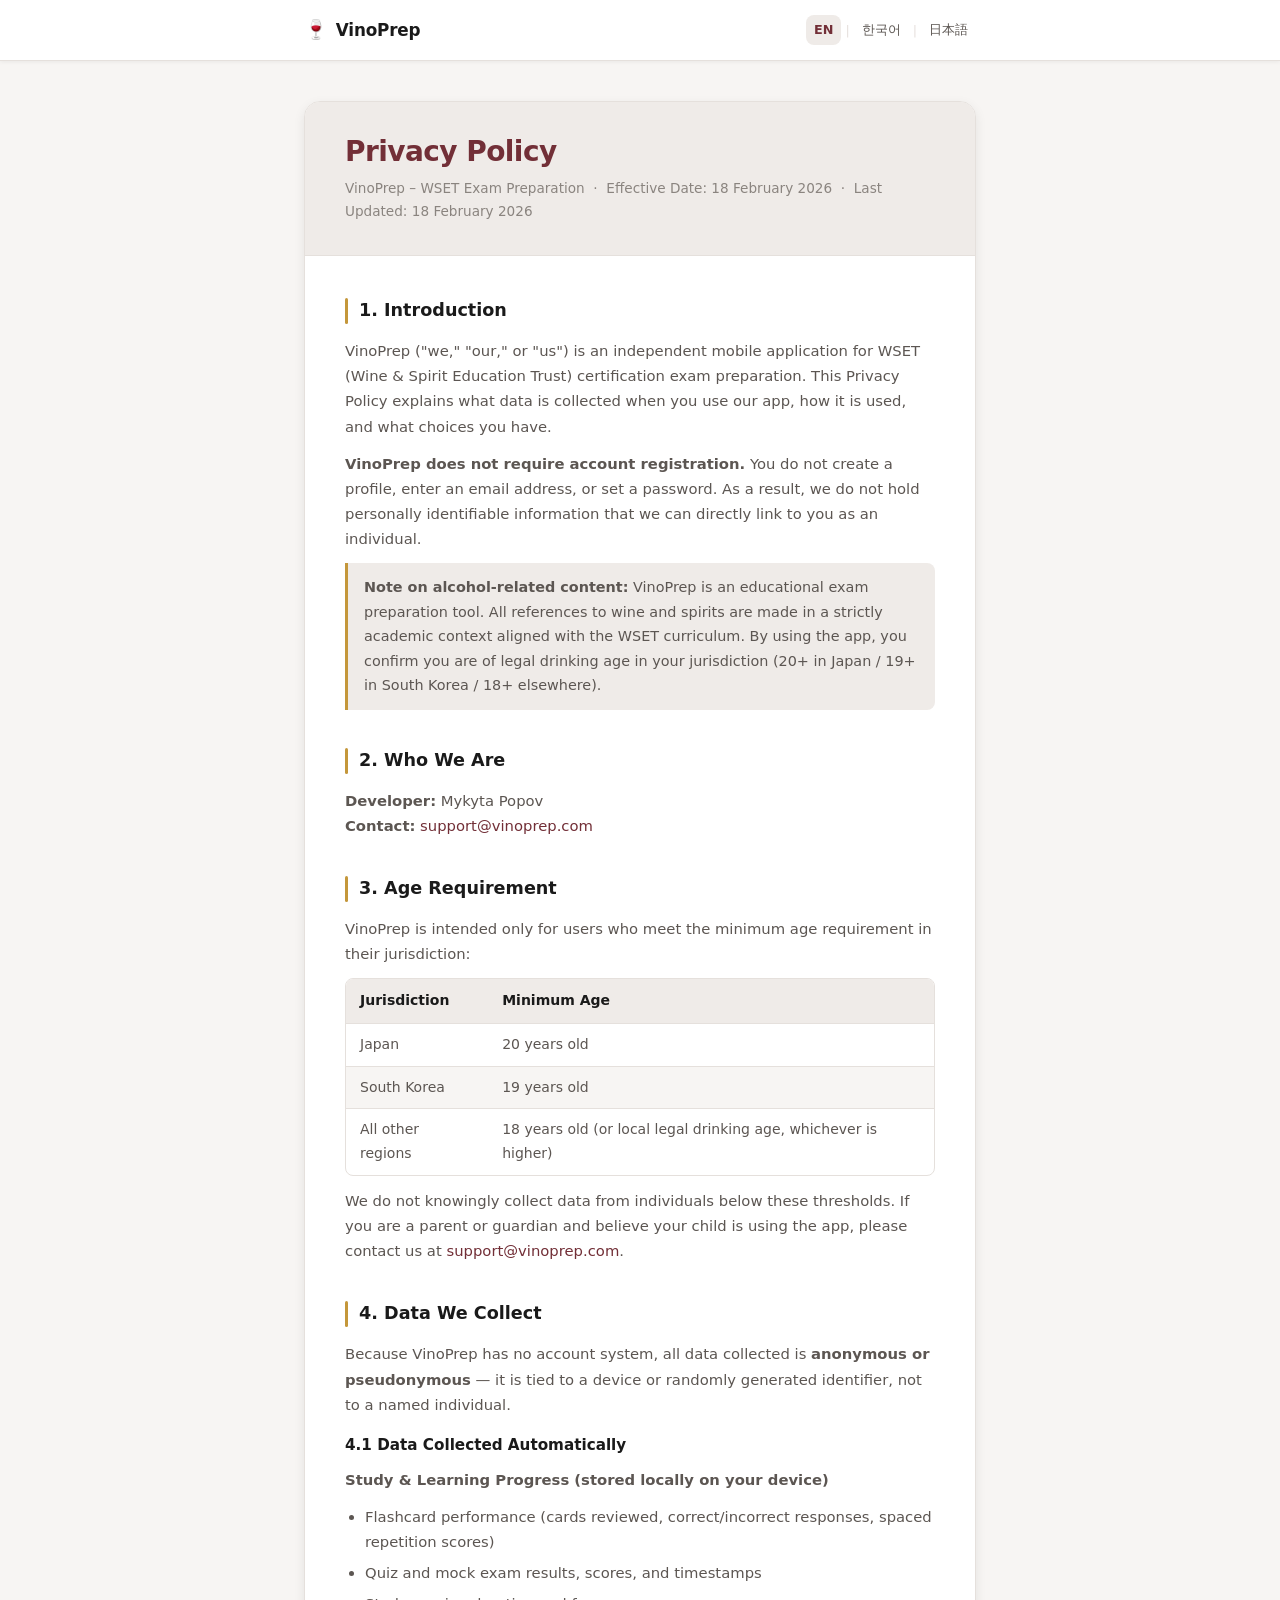
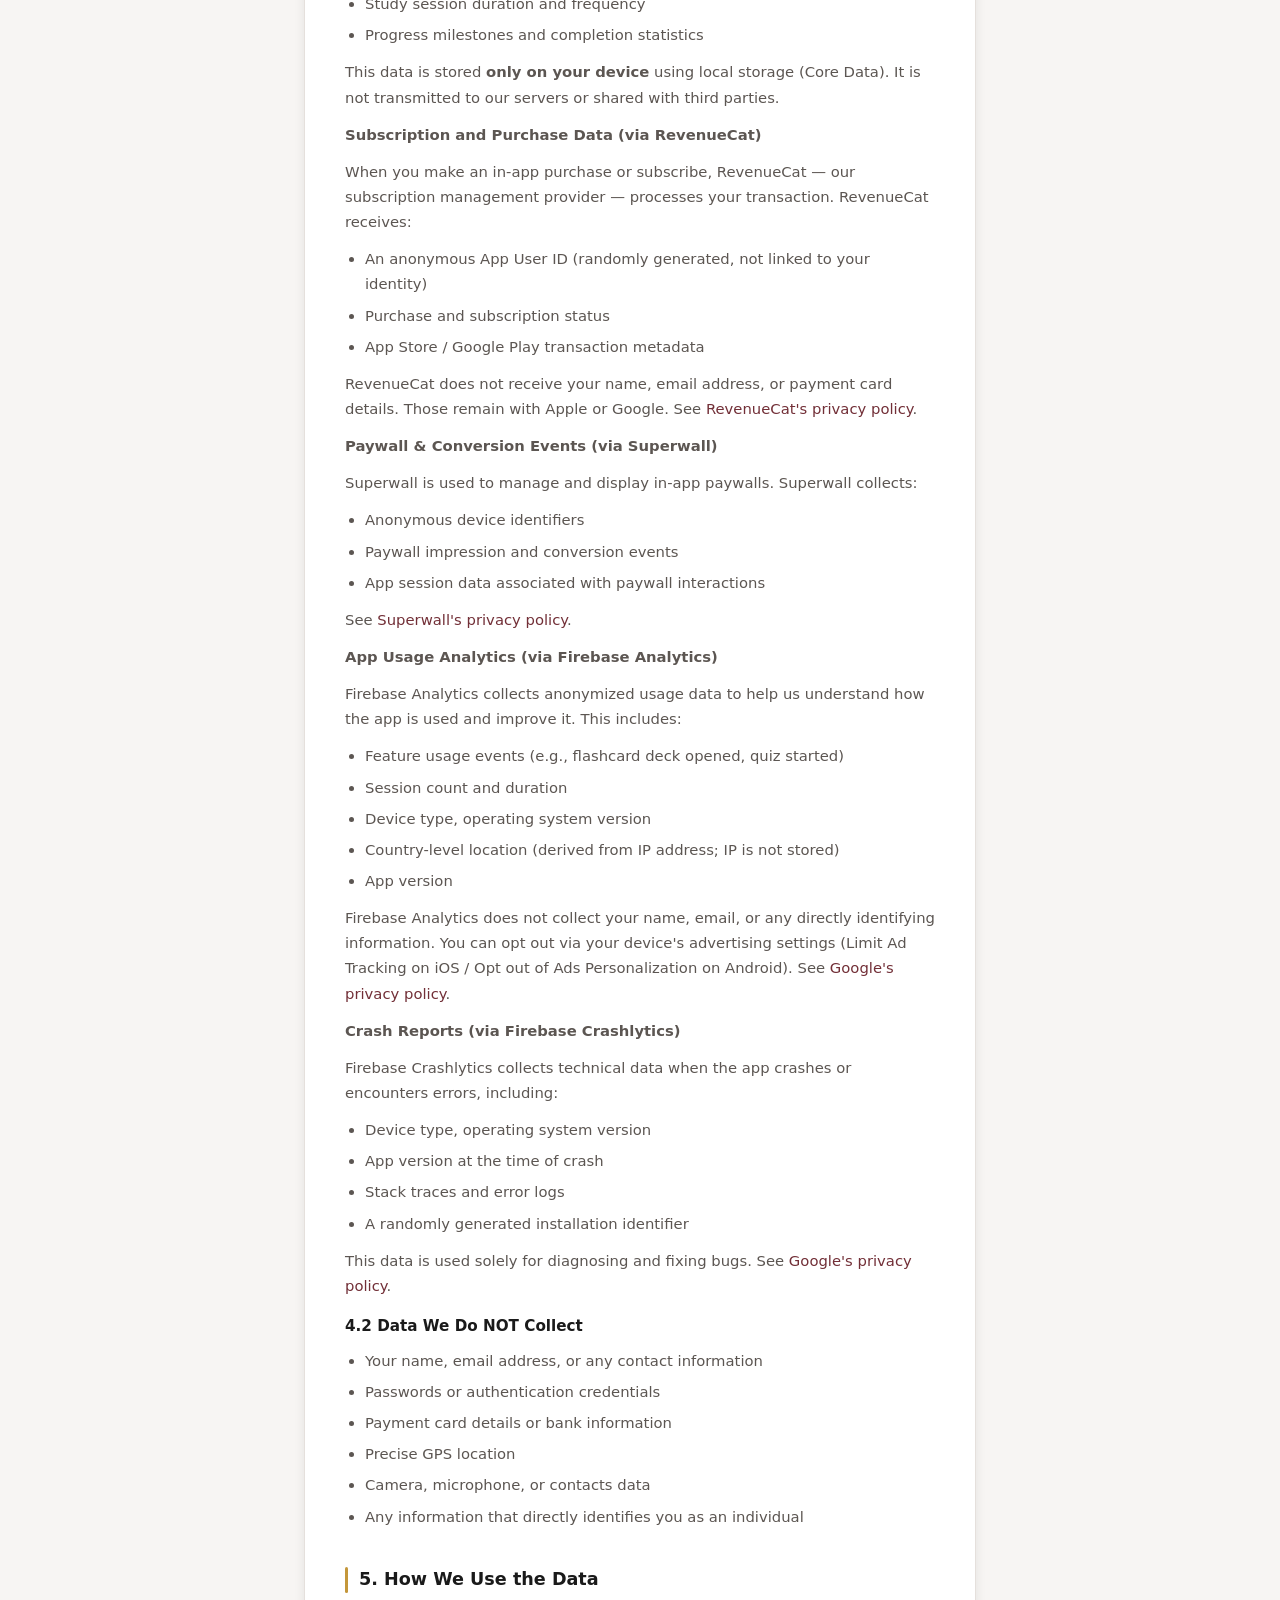
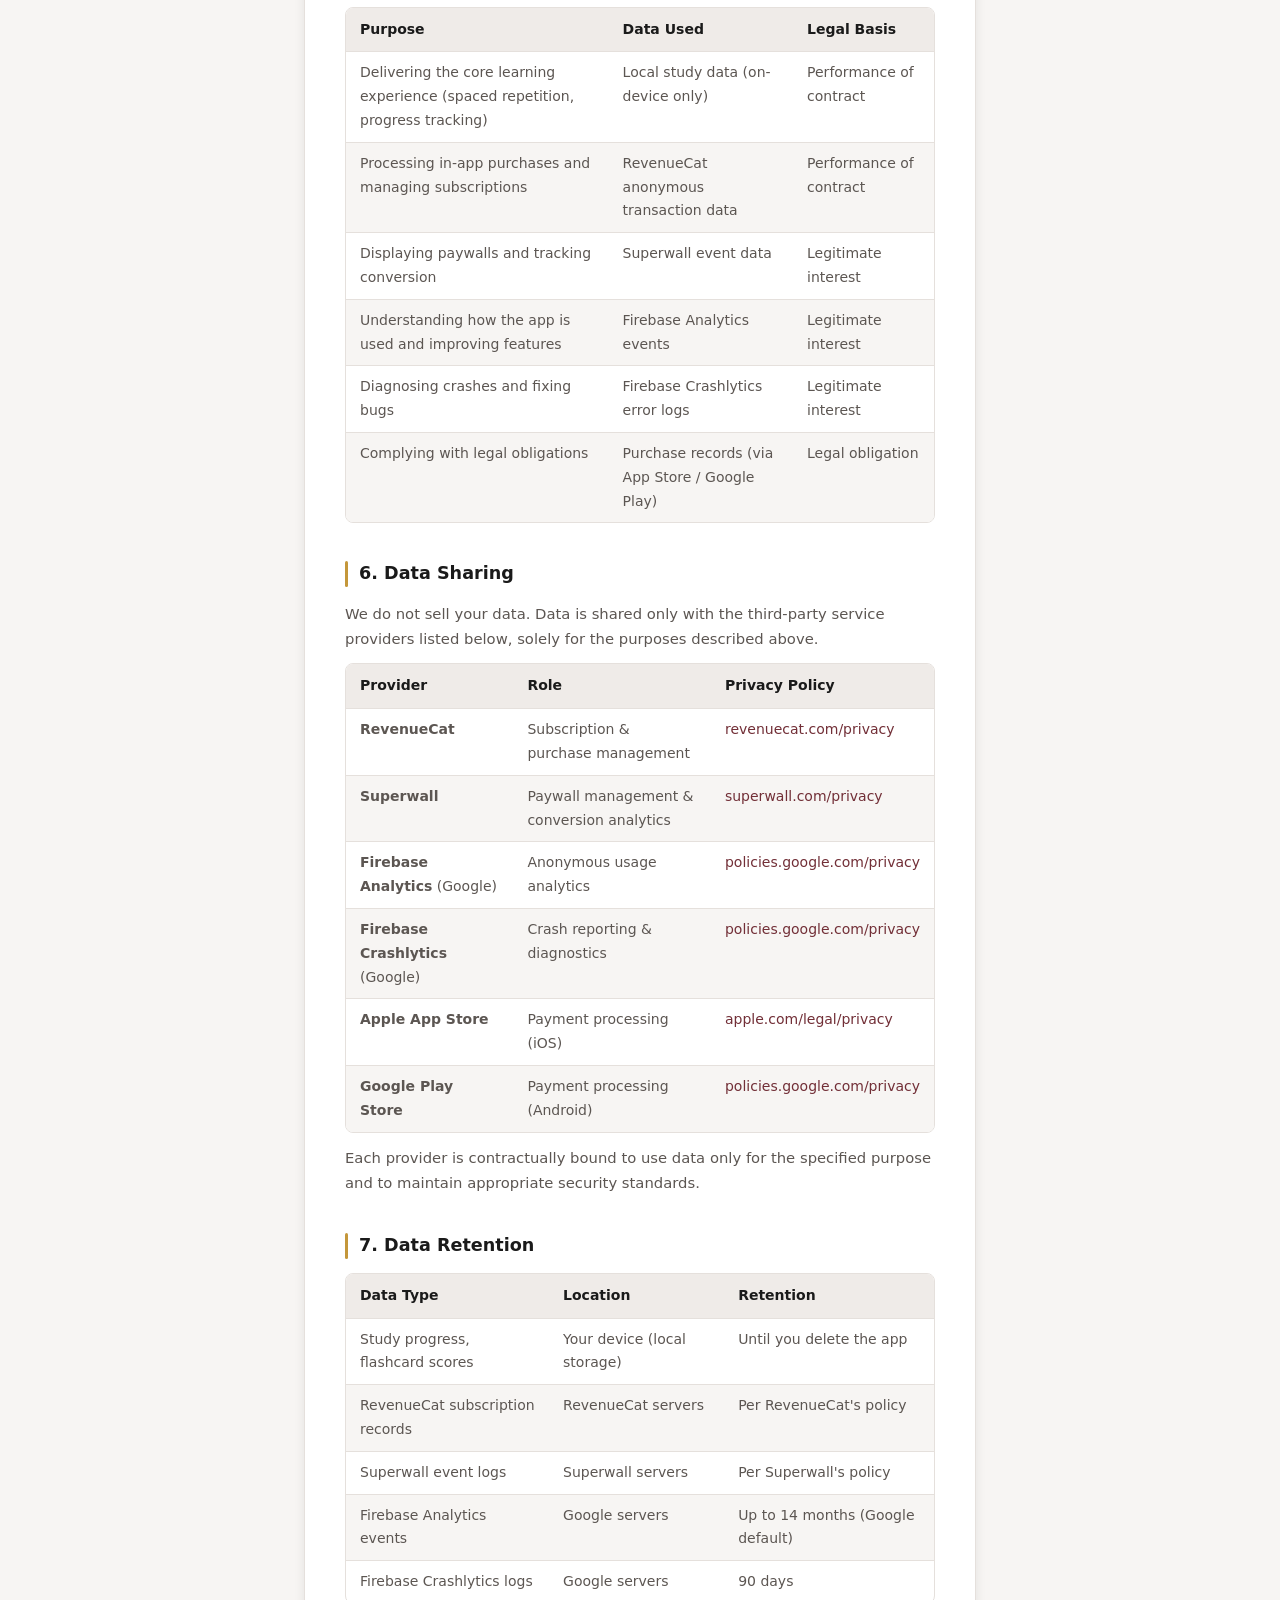
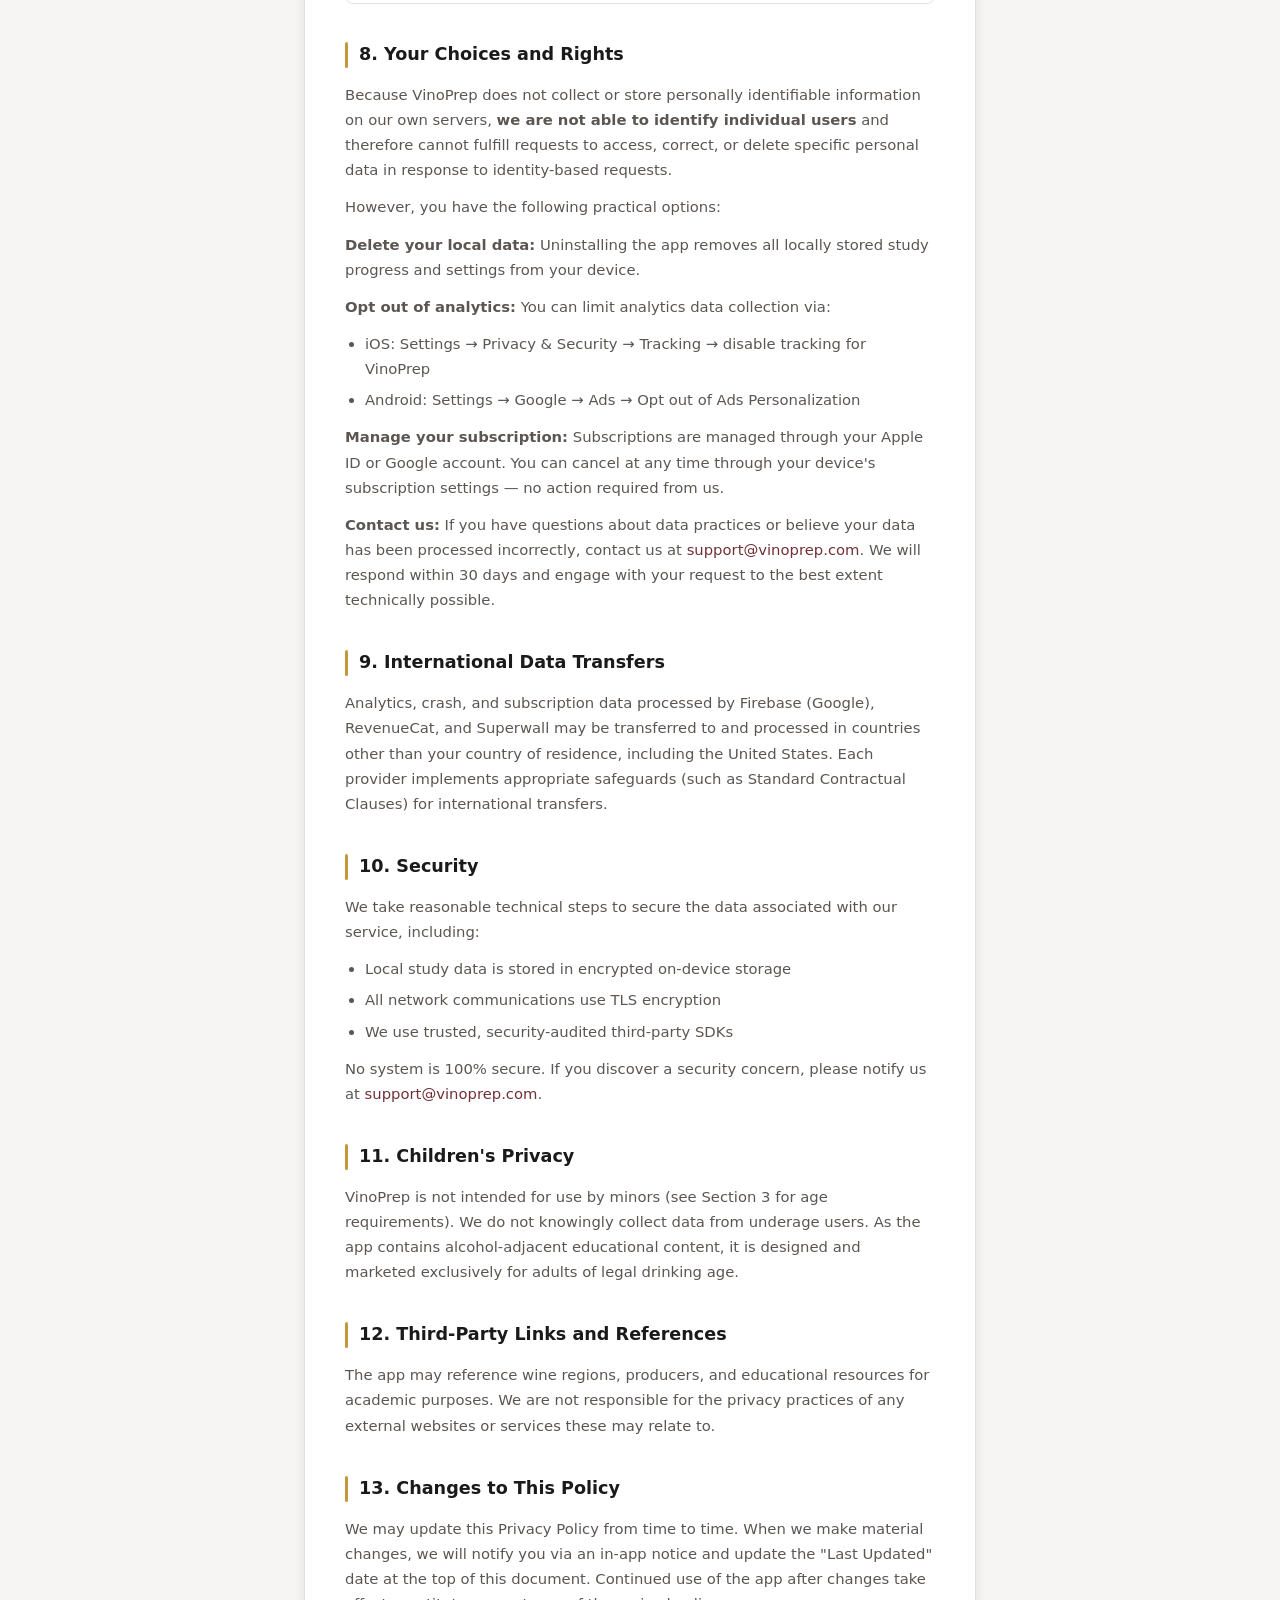
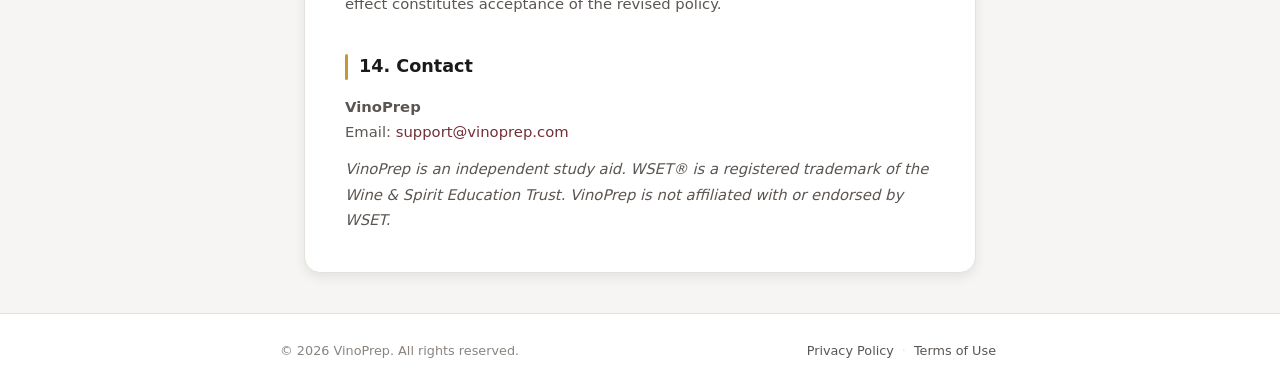
==== en/privacy-policy.html @ a90f7fc1 "created" ====
<!DOCTYPE html>
<html lang="en">
<head>
  <meta charset="UTF-8" />
  <meta name="viewport" content="width=device-width, initial-scale=1.0" />
  <title>Privacy Policy — VinoPrep</title>
  <link rel="canonical"  hreflang="en"        href="https://imnikita.github.io/wine_up_pages/en/privacy-policy.html" />
  <link rel="alternate"  hreflang="ko"        href="https://imnikita.github.io/wine_up_pages/ko/privacy-policy.html" />
  <link rel="alternate"  hreflang="ja"        href="https://imnikita.github.io/wine_up_pages/ja/privacy-policy.html" />
  <link rel="alternate"  hreflang="x-default" href="https://imnikita.github.io/wine_up_pages/en/privacy-policy.html" />
  <link rel="stylesheet" href="../styles.css" />
</head>
<body>

  <!-- ── Header ─────────────────────────────────────────────────────────── -->
  <header class="site-header">
    <div class="site-header__inner">
      <a class="site-logo" href="../index.html">
        <span class="site-logo__icon">🍷</span>
        <span>VinoPrep</span>
      </a>
      <nav class="lang-switcher" aria-label="Language">
        <a href="../en/privacy-policy.html" class="active">EN</a>
        <span class="lang-switcher__sep">|</span>
        <a href="../ko/privacy-policy.html">한국어</a>
        <span class="lang-switcher__sep">|</span>
        <a href="../ja/privacy-policy.html">日本語</a>
      </nav>
    </div>
  </header>

  <!-- ── Main Content ────────────────────────────────────────────────────── -->
  <main class="content-wrapper">
    <article class="legal-document">

      <div class="document-header">
        <h1>Privacy Policy</h1>
        <p class="last-updated">VinoPrep – WSET Exam Preparation &nbsp;·&nbsp; Effective Date: 18 February 2026 &nbsp;·&nbsp; Last Updated: 18 February 2026</p>
      </div>

      <div class="document-body">

        <section class="legal-section">
          <h2>1. Introduction</h2>
          <p>VinoPrep ("we," "our," or "us") is an independent mobile application for WSET (Wine &amp; Spirit Education Trust) certification exam preparation. This Privacy Policy explains what data is collected when you use our app, how it is used, and what choices you have.</p>
          <p><strong>VinoPrep does not require account registration.</strong> You do not create a profile, enter an email address, or set a password. As a result, we do not hold personally identifiable information that we can directly link to you as an individual.</p>
          <blockquote>
            <strong>Note on alcohol-related content:</strong> VinoPrep is an educational exam preparation tool. All references to wine and spirits are made in a strictly academic context aligned with the WSET curriculum. By using the app, you confirm you are of legal drinking age in your jurisdiction (20+ in Japan / 19+ in South Korea / 18+ elsewhere).
          </blockquote>
        </section>

        <section class="legal-section">
          <h2>2. Who We Are</h2>
          <p><strong>Developer:</strong> Mykyta Popov<br />
          <strong>Contact:</strong> <a href="mailto:support@vinoprep.com">support@vinoprep.com</a></p>
        </section>

        <section class="legal-section">
          <h2>3. Age Requirement</h2>
          <p>VinoPrep is intended only for users who meet the minimum age requirement in their jurisdiction:</p>
          <div class="legal-table-wrap">
            <table class="legal-table">
              <thead>
                <tr><th>Jurisdiction</th><th>Minimum Age</th></tr>
              </thead>
              <tbody>
                <tr><td>Japan</td><td>20 years old</td></tr>
                <tr><td>South Korea</td><td>19 years old</td></tr>
                <tr><td>All other regions</td><td>18 years old (or local legal drinking age, whichever is higher)</td></tr>
              </tbody>
            </table>
          </div>
          <p>We do not knowingly collect data from individuals below these thresholds. If you are a parent or guardian and believe your child is using the app, please contact us at <a href="mailto:support@vinoprep.com">support@vinoprep.com</a>.</p>
        </section>

        <section class="legal-section">
          <h2>4. Data We Collect</h2>
          <p>Because VinoPrep has no account system, all data collected is <strong>anonymous or pseudonymous</strong> — it is tied to a device or randomly generated identifier, not to a named individual.</p>

          <h3>4.1 Data Collected Automatically</h3>
          <p><strong>Study &amp; Learning Progress (stored locally on your device)</strong></p>
          <ul>
            <li>Flashcard performance (cards reviewed, correct/incorrect responses, spaced repetition scores)</li>
            <li>Quiz and mock exam results, scores, and timestamps</li>
            <li>Study session duration and frequency</li>
            <li>Progress milestones and completion statistics</li>
          </ul>
          <p>This data is stored <strong>only on your device</strong> using local storage (Core Data). It is not transmitted to our servers or shared with third parties.</p>

          <p><strong>Subscription and Purchase Data (via RevenueCat)</strong></p>
          <p>When you make an in-app purchase or subscribe, RevenueCat — our subscription management provider — processes your transaction. RevenueCat receives:</p>
          <ul>
            <li>An anonymous App User ID (randomly generated, not linked to your identity)</li>
            <li>Purchase and subscription status</li>
            <li>App Store / Google Play transaction metadata</li>
          </ul>
          <p>RevenueCat does not receive your name, email address, or payment card details. Those remain with Apple or Google. See <a href="https://www.revenuecat.com/privacy" target="_blank" rel="noopener">RevenueCat's privacy policy</a>.</p>

          <p><strong>Paywall &amp; Conversion Events (via Superwall)</strong></p>
          <p>Superwall is used to manage and display in-app paywalls. Superwall collects:</p>
          <ul>
            <li>Anonymous device identifiers</li>
            <li>Paywall impression and conversion events</li>
            <li>App session data associated with paywall interactions</li>
          </ul>
          <p>See <a href="https://superwall.com/privacy" target="_blank" rel="noopener">Superwall's privacy policy</a>.</p>

          <p><strong>App Usage Analytics (via Firebase Analytics)</strong></p>
          <p>Firebase Analytics collects anonymized usage data to help us understand how the app is used and improve it. This includes:</p>
          <ul>
            <li>Feature usage events (e.g., flashcard deck opened, quiz started)</li>
            <li>Session count and duration</li>
            <li>Device type, operating system version</li>
            <li>Country-level location (derived from IP address; IP is not stored)</li>
            <li>App version</li>
          </ul>
          <p>Firebase Analytics does not collect your name, email, or any directly identifying information. You can opt out via your device's advertising settings (Limit Ad Tracking on iOS / Opt out of Ads Personalization on Android). See <a href="https://policies.google.com/privacy" target="_blank" rel="noopener">Google's privacy policy</a>.</p>

          <p><strong>Crash Reports (via Firebase Crashlytics)</strong></p>
          <p>Firebase Crashlytics collects technical data when the app crashes or encounters errors, including:</p>
          <ul>
            <li>Device type, operating system version</li>
            <li>App version at the time of crash</li>
            <li>Stack traces and error logs</li>
            <li>A randomly generated installation identifier</li>
          </ul>
          <p>This data is used solely for diagnosing and fixing bugs. See <a href="https://policies.google.com/privacy" target="_blank" rel="noopener">Google's privacy policy</a>.</p>

          <h3>4.2 Data We Do NOT Collect</h3>
          <ul>
            <li>Your name, email address, or any contact information</li>
            <li>Passwords or authentication credentials</li>
            <li>Payment card details or bank information</li>
            <li>Precise GPS location</li>
            <li>Camera, microphone, or contacts data</li>
            <li>Any information that directly identifies you as an individual</li>
          </ul>
        </section>

        <section class="legal-section">
          <h2>5. How We Use the Data</h2>
          <div class="legal-table-wrap">
            <table class="legal-table">
              <thead>
                <tr><th>Purpose</th><th>Data Used</th><th>Legal Basis</th></tr>
              </thead>
              <tbody>
                <tr>
                  <td>Delivering the core learning experience (spaced repetition, progress tracking)</td>
                  <td>Local study data (on-device only)</td>
                  <td>Performance of contract</td>
                </tr>
                <tr>
                  <td>Processing in-app purchases and managing subscriptions</td>
                  <td>RevenueCat anonymous transaction data</td>
                  <td>Performance of contract</td>
                </tr>
                <tr>
                  <td>Displaying paywalls and tracking conversion</td>
                  <td>Superwall event data</td>
                  <td>Legitimate interest</td>
                </tr>
                <tr>
                  <td>Understanding how the app is used and improving features</td>
                  <td>Firebase Analytics events</td>
                  <td>Legitimate interest</td>
                </tr>
                <tr>
                  <td>Diagnosing crashes and fixing bugs</td>
                  <td>Firebase Crashlytics error logs</td>
                  <td>Legitimate interest</td>
                </tr>
                <tr>
                  <td>Complying with legal obligations</td>
                  <td>Purchase records (via App Store / Google Play)</td>
                  <td>Legal obligation</td>
                </tr>
              </tbody>
            </table>
          </div>
        </section>

        <section class="legal-section">
          <h2>6. Data Sharing</h2>
          <p>We do not sell your data. Data is shared only with the third-party service providers listed below, solely for the purposes described above.</p>
          <div class="legal-table-wrap">
            <table class="legal-table">
              <thead>
                <tr><th>Provider</th><th>Role</th><th>Privacy Policy</th></tr>
              </thead>
              <tbody>
                <tr>
                  <td><strong>RevenueCat</strong></td>
                  <td>Subscription &amp; purchase management</td>
                  <td><a href="https://www.revenuecat.com/privacy" target="_blank" rel="noopener">revenuecat.com/privacy</a></td>
                </tr>
                <tr>
                  <td><strong>Superwall</strong></td>
                  <td>Paywall management &amp; conversion analytics</td>
                  <td><a href="https://superwall.com/privacy" target="_blank" rel="noopener">superwall.com/privacy</a></td>
                </tr>
                <tr>
                  <td><strong>Firebase Analytics</strong> (Google)</td>
                  <td>Anonymous usage analytics</td>
                  <td><a href="https://policies.google.com/privacy" target="_blank" rel="noopener">policies.google.com/privacy</a></td>
                </tr>
                <tr>
                  <td><strong>Firebase Crashlytics</strong> (Google)</td>
                  <td>Crash reporting &amp; diagnostics</td>
                  <td><a href="https://policies.google.com/privacy" target="_blank" rel="noopener">policies.google.com/privacy</a></td>
                </tr>
                <tr>
                  <td><strong>Apple App Store</strong></td>
                  <td>Payment processing (iOS)</td>
                  <td><a href="https://www.apple.com/legal/privacy/" target="_blank" rel="noopener">apple.com/legal/privacy</a></td>
                </tr>
                <tr>
                  <td><strong>Google Play Store</strong></td>
                  <td>Payment processing (Android)</td>
                  <td><a href="https://policies.google.com/privacy" target="_blank" rel="noopener">policies.google.com/privacy</a></td>
                </tr>
              </tbody>
            </table>
          </div>
          <p>Each provider is contractually bound to use data only for the specified purpose and to maintain appropriate security standards.</p>
        </section>

        <section class="legal-section">
          <h2>7. Data Retention</h2>
          <div class="legal-table-wrap">
            <table class="legal-table">
              <thead>
                <tr><th>Data Type</th><th>Location</th><th>Retention</th></tr>
              </thead>
              <tbody>
                <tr><td>Study progress, flashcard scores</td><td>Your device (local storage)</td><td>Until you delete the app</td></tr>
                <tr><td>RevenueCat subscription records</td><td>RevenueCat servers</td><td>Per RevenueCat's policy</td></tr>
                <tr><td>Superwall event logs</td><td>Superwall servers</td><td>Per Superwall's policy</td></tr>
                <tr><td>Firebase Analytics events</td><td>Google servers</td><td>Up to 14 months (Google default)</td></tr>
                <tr><td>Firebase Crashlytics logs</td><td>Google servers</td><td>90 days</td></tr>
              </tbody>
            </table>
          </div>
        </section>

        <section class="legal-section">
          <h2>8. Your Choices and Rights</h2>
          <p>Because VinoPrep does not collect or store personally identifiable information on our own servers, <strong>we are not able to identify individual users</strong> and therefore cannot fulfill requests to access, correct, or delete specific personal data in response to identity-based requests.</p>
          <p>However, you have the following practical options:</p>
          <p><strong>Delete your local data:</strong> Uninstalling the app removes all locally stored study progress and settings from your device.</p>
          <p><strong>Opt out of analytics:</strong> You can limit analytics data collection via:</p>
          <ul>
            <li>iOS: Settings → Privacy &amp; Security → Tracking → disable tracking for VinoPrep</li>
            <li>Android: Settings → Google → Ads → Opt out of Ads Personalization</li>
          </ul>
          <p><strong>Manage your subscription:</strong> Subscriptions are managed through your Apple ID or Google account. You can cancel at any time through your device's subscription settings — no action required from us.</p>
          <p><strong>Contact us:</strong> If you have questions about data practices or believe your data has been processed incorrectly, contact us at <a href="mailto:support@vinoprep.com">support@vinoprep.com</a>. We will respond within 30 days and engage with your request to the best extent technically possible.</p>
        </section>

        <section class="legal-section">
          <h2>9. International Data Transfers</h2>
          <p>Analytics, crash, and subscription data processed by Firebase (Google), RevenueCat, and Superwall may be transferred to and processed in countries other than your country of residence, including the United States. Each provider implements appropriate safeguards (such as Standard Contractual Clauses) for international transfers.</p>
        </section>

        <section class="legal-section">
          <h2>10. Security</h2>
          <p>We take reasonable technical steps to secure the data associated with our service, including:</p>
          <ul>
            <li>Local study data is stored in encrypted on-device storage</li>
            <li>All network communications use TLS encryption</li>
            <li>We use trusted, security-audited third-party SDKs</li>
          </ul>
          <p>No system is 100% secure. If you discover a security concern, please notify us at <a href="mailto:support@vinoprep.com">support@vinoprep.com</a>.</p>
        </section>

        <section class="legal-section">
          <h2>11. Children's Privacy</h2>
          <p>VinoPrep is not intended for use by minors (see Section 3 for age requirements). We do not knowingly collect data from underage users. As the app contains alcohol-adjacent educational content, it is designed and marketed exclusively for adults of legal drinking age.</p>
        </section>

        <section class="legal-section">
          <h2>12. Third-Party Links and References</h2>
          <p>The app may reference wine regions, producers, and educational resources for academic purposes. We are not responsible for the privacy practices of any external websites or services these may relate to.</p>
        </section>

        <section class="legal-section">
          <h2>13. Changes to This Policy</h2>
          <p>We may update this Privacy Policy from time to time. When we make material changes, we will notify you via an in-app notice and update the "Last Updated" date at the top of this document. Continued use of the app after changes take effect constitutes acceptance of the revised policy.</p>
        </section>

        <section class="legal-section">
          <h2>14. Contact</h2>
          <p><strong>VinoPrep</strong><br />
          Email: <a href="mailto:support@vinoprep.com">support@vinoprep.com</a></p>
          <p><em>VinoPrep is an independent study aid. WSET® is a registered trademark of the Wine &amp; Spirit Education Trust. VinoPrep is not affiliated with or endorsed by WSET.</em></p>
        </section>

      </div><!-- /.document-body -->
    </article>
  </main>

  <!-- ── Footer ──────────────────────────────────────────────────────────── -->
  <footer class="site-footer">
    <div class="site-footer__inner">
      <p class="site-footer__copyright">© 2026 VinoPrep. All rights reserved.</p>
      <nav class="site-footer__nav" aria-label="Legal navigation">
        <a href="../en/privacy-policy.html">Privacy Policy</a>
        <span class="site-footer__nav__sep">·</span>
        <a href="../en/terms-of-use.html">Terms of Use</a>
      </nav>
    </div>
  </footer>

</body>
</html>
---- styles.css ----
/* VinoPrep Legal Pages — Shared Stylesheet */

/* ─── Design Tokens ─────────────────────────────────────────────────────── */
:root {
  --color-primary:        #722F37;
  --color-accent:         #C4973B;
  --color-bg-page:        #F7F5F3;
  --color-bg-surface:     #FFFFFF;
  --color-bg-subtle:      #EFEBE8;
  --color-text-primary:   #1A1A1A;
  --color-text-secondary: #5C5652;
  --color-text-muted:     #8A847F;
  --color-border:         #E5E0DC;
  --shadow-card:          0 4px 12px rgba(0, 0, 0, 0.08);

  --radius-sm: 8px;
  --radius-md: 12px;
  --radius-lg: 16px;

  --font-base: -apple-system, 'SF Pro Display', system-ui, sans-serif;
  --content-max-width: 720px;
}

@media (prefers-color-scheme: dark) {
  :root {
    --color-primary:        #D4838B;
    --color-accent:         #E8C87A;
    --color-bg-page:        #1E1819;
    --color-bg-surface:     #141011;
    --color-bg-subtle:      #2A2224;
    --color-text-primary:   #F0ECE9;
    --color-text-secondary: #A69E99;
    --color-text-muted:     #6B6461;
    --color-border:         #3A3234;
    --shadow-card:          0 4px 12px rgba(0, 0, 0, 0.4);
  }
}

/* ─── Reset & Base ──────────────────────────────────────────────────────── */
*, *::before, *::after {
  box-sizing: border-box;
  margin: 0;
  padding: 0;
}

html {
  font-size: 16px;
  -webkit-text-size-adjust: 100%;
}

body {
  font-family: var(--font-base);
  background-color: var(--color-bg-page);
  color: var(--color-text-primary);
  line-height: 1.7;
  min-height: 100vh;
  display: flex;
  flex-direction: column;
}

/* ─── Site Header ───────────────────────────────────────────────────────── */
.site-header {
  position: sticky;
  top: 0;
  z-index: 100;
  background-color: var(--color-bg-surface);
  border-bottom: 1px solid var(--color-border);
  box-shadow: 0 1px 4px rgba(0, 0, 0, 0.06);
}

.site-header__inner {
  max-width: var(--content-max-width);
  margin: 0 auto;
  padding: 0 24px;
  height: 60px;
  display: flex;
  align-items: center;
  justify-content: space-between;
  gap: 16px;
}

.site-logo {
  display: flex;
  align-items: center;
  gap: 8px;
  text-decoration: none;
  color: var(--color-text-primary);
  font-weight: 700;
  font-size: 1.05rem;
  letter-spacing: -0.01em;
  flex-shrink: 0;
}

.site-logo__icon {
  font-size: 1.2rem;
  line-height: 1;
}

/* ─── Language Switcher ─────────────────────────────────────────────────── */
.lang-switcher {
  display: flex;
  align-items: center;
  gap: 4px;
  font-size: 0.8rem;
}

.lang-switcher a {
  text-decoration: none;
  color: var(--color-text-secondary);
  padding: 4px 8px;
  border-radius: var(--radius-sm);
  transition: color 0.15s, background-color 0.15s;
  white-space: nowrap;
}

.lang-switcher a:hover {
  color: var(--color-primary);
  background-color: var(--color-bg-subtle);
}

.lang-switcher a.active {
  color: var(--color-primary);
  font-weight: 600;
  background-color: var(--color-bg-subtle);
}

.lang-switcher__sep {
  color: var(--color-border);
  user-select: none;
}

/* ─── Content Wrapper ───────────────────────────────────────────────────── */
.content-wrapper {
  flex: 1;
  width: 100%;
  max-width: var(--content-max-width);
  margin: 0 auto;
  padding: 40px 24px;
}

/* ─── Legal Document Card ───────────────────────────────────────────────── */
.legal-document {
  background-color: var(--color-bg-surface);
  border: 1px solid var(--color-border);
  border-radius: var(--radius-lg);
  box-shadow: var(--shadow-card);
  overflow: hidden;
}

/* ─── Document Header ───────────────────────────────────────────────────── */
.document-header {
  background-color: var(--color-bg-subtle);
  border-bottom: 1px solid var(--color-border);
  padding: 32px 40px;
}

.document-header h1 {
  font-size: 1.75rem;
  font-weight: 700;
  color: var(--color-primary);
  letter-spacing: -0.02em;
  line-height: 1.25;
  margin-bottom: 8px;
}

.last-updated {
  font-size: 0.85rem;
  color: var(--color-text-muted);
}

/* ─── Document Body ─────────────────────────────────────────────────────── */
.document-body {
  padding: 40px;
}

/* ─── Legal Sections ────────────────────────────────────────────────────── */
.legal-section {
  margin-bottom: 36px;
}

.legal-section:last-child {
  margin-bottom: 0;
}

.legal-section h2 {
  font-size: 1.1rem;
  font-weight: 600;
  color: var(--color-text-primary);
  margin-bottom: 12px;
  padding-left: 14px;
  position: relative;
}

.legal-section h2::before {
  content: '';
  position: absolute;
  left: 0;
  top: 2px;
  bottom: 2px;
  width: 3px;
  border-radius: 2px;
  background-color: var(--color-accent);
}

.legal-section p {
  font-size: 0.925rem;
  color: var(--color-text-secondary);
  margin-bottom: 12px;
}

.legal-section p:last-child {
  margin-bottom: 0;
}

.legal-section ul,
.legal-section ol {
  font-size: 0.925rem;
  color: var(--color-text-secondary);
  padding-left: 20px;
  margin-bottom: 12px;
}

.legal-section li {
  margin-bottom: 6px;
}

.legal-section a {
  color: var(--color-primary);
  text-decoration: underline;
  text-decoration-color: transparent;
  transition: text-decoration-color 0.15s;
}

.legal-section a:hover {
  text-decoration-color: var(--color-primary);
}

.legal-section h3 {
  font-size: 0.95rem;
  font-weight: 600;
  color: var(--color-text-primary);
  margin-top: 16px;
  margin-bottom: 8px;
}

.legal-section blockquote {
  border-left: 3px solid var(--color-accent);
  background-color: var(--color-bg-subtle);
  margin: 12px 0;
  padding: 12px 16px;
  border-radius: 0 var(--radius-sm) var(--radius-sm) 0;
  font-size: 0.9rem;
  color: var(--color-text-secondary);
}

/* ─── Legal Tables ──────────────────────────────────────────────────────── */
.legal-table-wrap {
  overflow-x: auto;
  margin-bottom: 12px;
  border-radius: var(--radius-sm);
  border: 1px solid var(--color-border);
}

.legal-table {
  width: 100%;
  border-collapse: collapse;
  font-size: 0.875rem;
  color: var(--color-text-secondary);
}

.legal-table th {
  background-color: var(--color-bg-subtle);
  color: var(--color-text-primary);
  font-weight: 600;
  text-align: left;
  padding: 10px 14px;
  border-bottom: 1px solid var(--color-border);
  white-space: nowrap;
}

.legal-table td {
  padding: 9px 14px;
  border-bottom: 1px solid var(--color-border);
  vertical-align: top;
}

.legal-table tr:last-child td {
  border-bottom: none;
}

.legal-table tr:nth-child(even) td {
  background-color: var(--color-bg-page);
}

/* ─── Site Footer ───────────────────────────────────────────────────────── */
.site-footer {
  border-top: 1px solid var(--color-border);
  background-color: var(--color-bg-surface);
  padding: 24px;
}

.site-footer__inner {
  max-width: var(--content-max-width);
  margin: 0 auto;
  display: flex;
  align-items: center;
  justify-content: space-between;
  gap: 16px;
  flex-wrap: wrap;
}

.site-footer__copyright {
  font-size: 0.8rem;
  color: var(--color-text-muted);
}

.site-footer__nav {
  display: flex;
  align-items: center;
  gap: 4px;
  font-size: 0.8rem;
}

.site-footer__nav a {
  color: var(--color-text-secondary);
  text-decoration: none;
  padding: 2px 4px;
  border-radius: 4px;
  transition: color 0.15s;
}

.site-footer__nav a:hover {
  color: var(--color-primary);
}

.site-footer__nav__sep {
  color: var(--color-border);
  user-select: none;
}

/* ─── Responsive ────────────────────────────────────────────────────────── */
@media (max-width: 768px) {
  .content-wrapper {
    padding: 24px 16px;
  }

  .document-header {
    padding: 24px 24px;
  }

  .document-header h1 {
    font-size: 1.4rem;
  }

  .document-body {
    padding: 24px 24px;
  }
}

@media (max-width: 480px) {
  .site-header__inner {
    padding: 0 16px;
    height: 52px;
  }

  .site-logo {
    font-size: 0.95rem;
  }

  .lang-switcher {
    font-size: 0.75rem;
  }

  .lang-switcher a {
    padding: 3px 6px;
  }

  .content-wrapper {
    padding: 16px 12px;
  }

  .document-header {
    padding: 20px 16px;
  }

  .document-header h1 {
    font-size: 1.25rem;
  }

  .document-body {
    padding: 20px 16px;
  }

  .legal-section h2 {
    font-size: 1rem;
  }

  .site-footer__inner {
    flex-direction: column;
    align-items: flex-start;
    gap: 8px;
  }
}
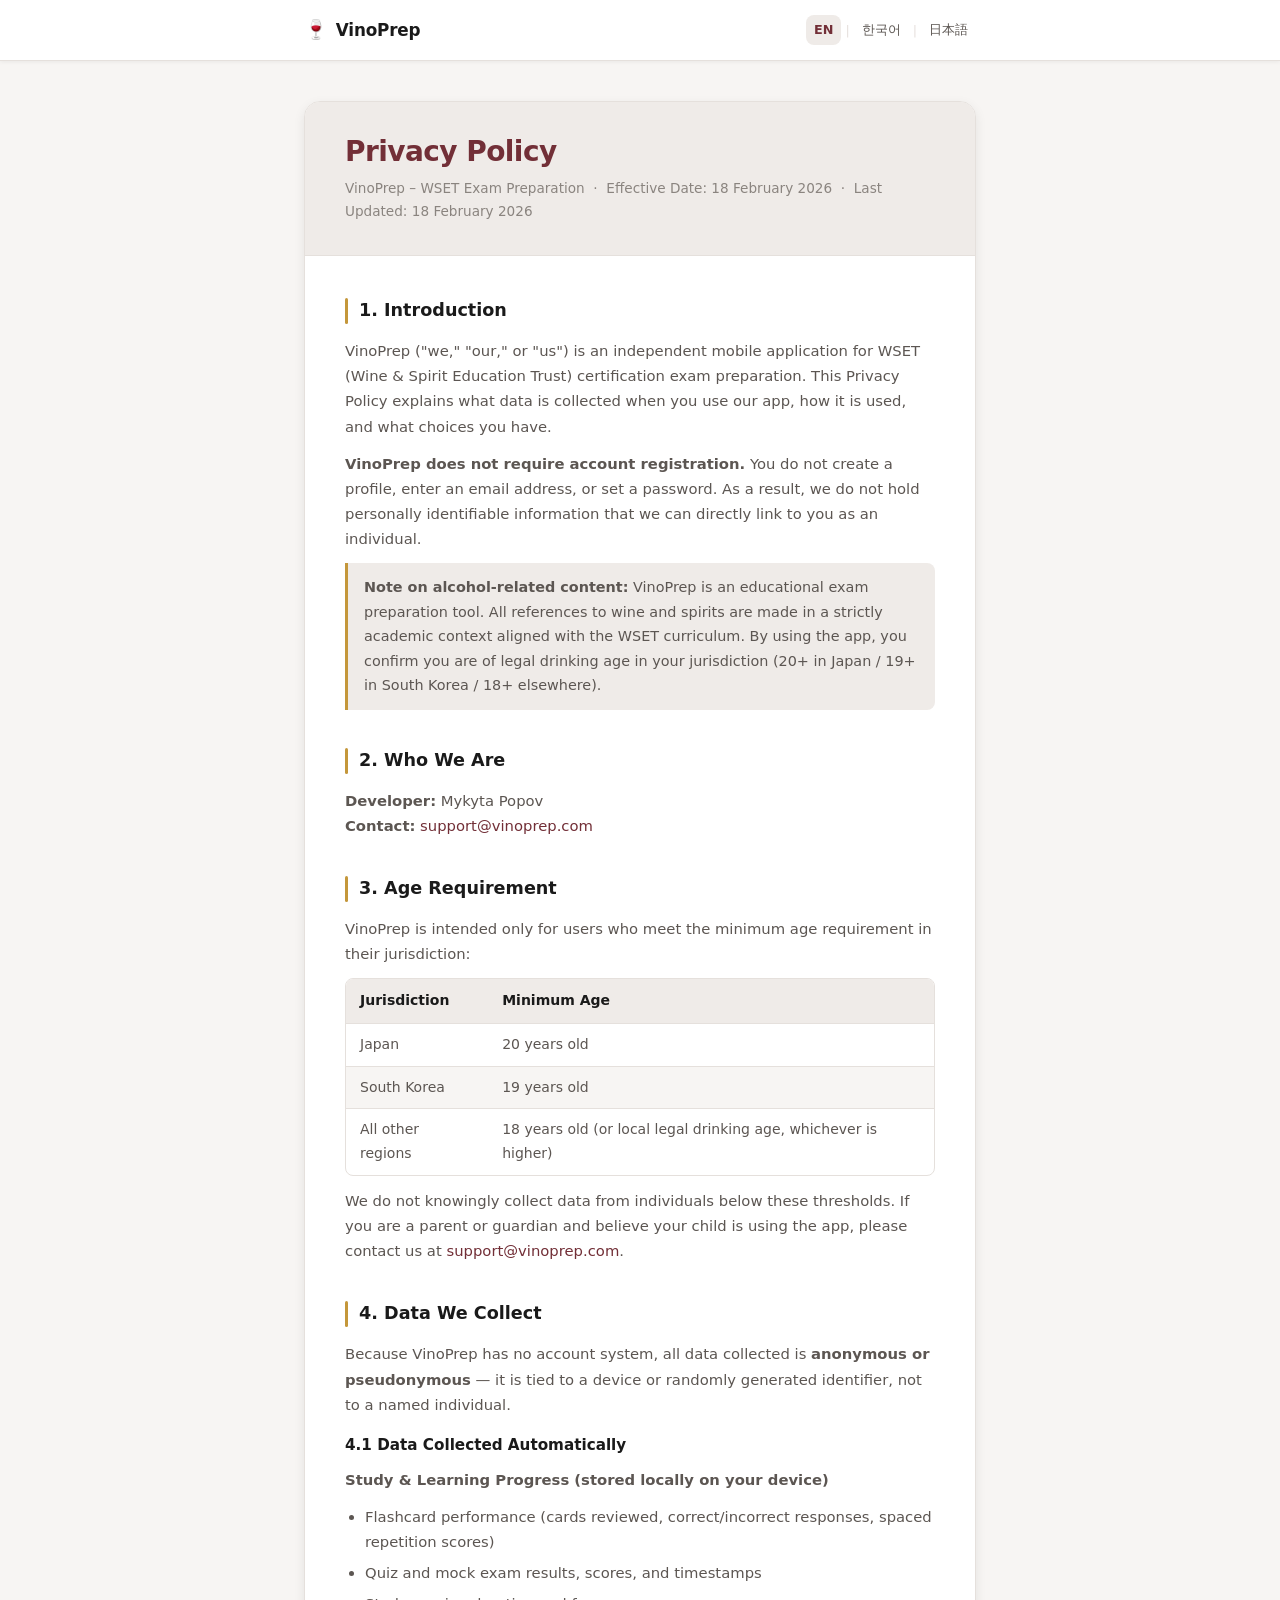
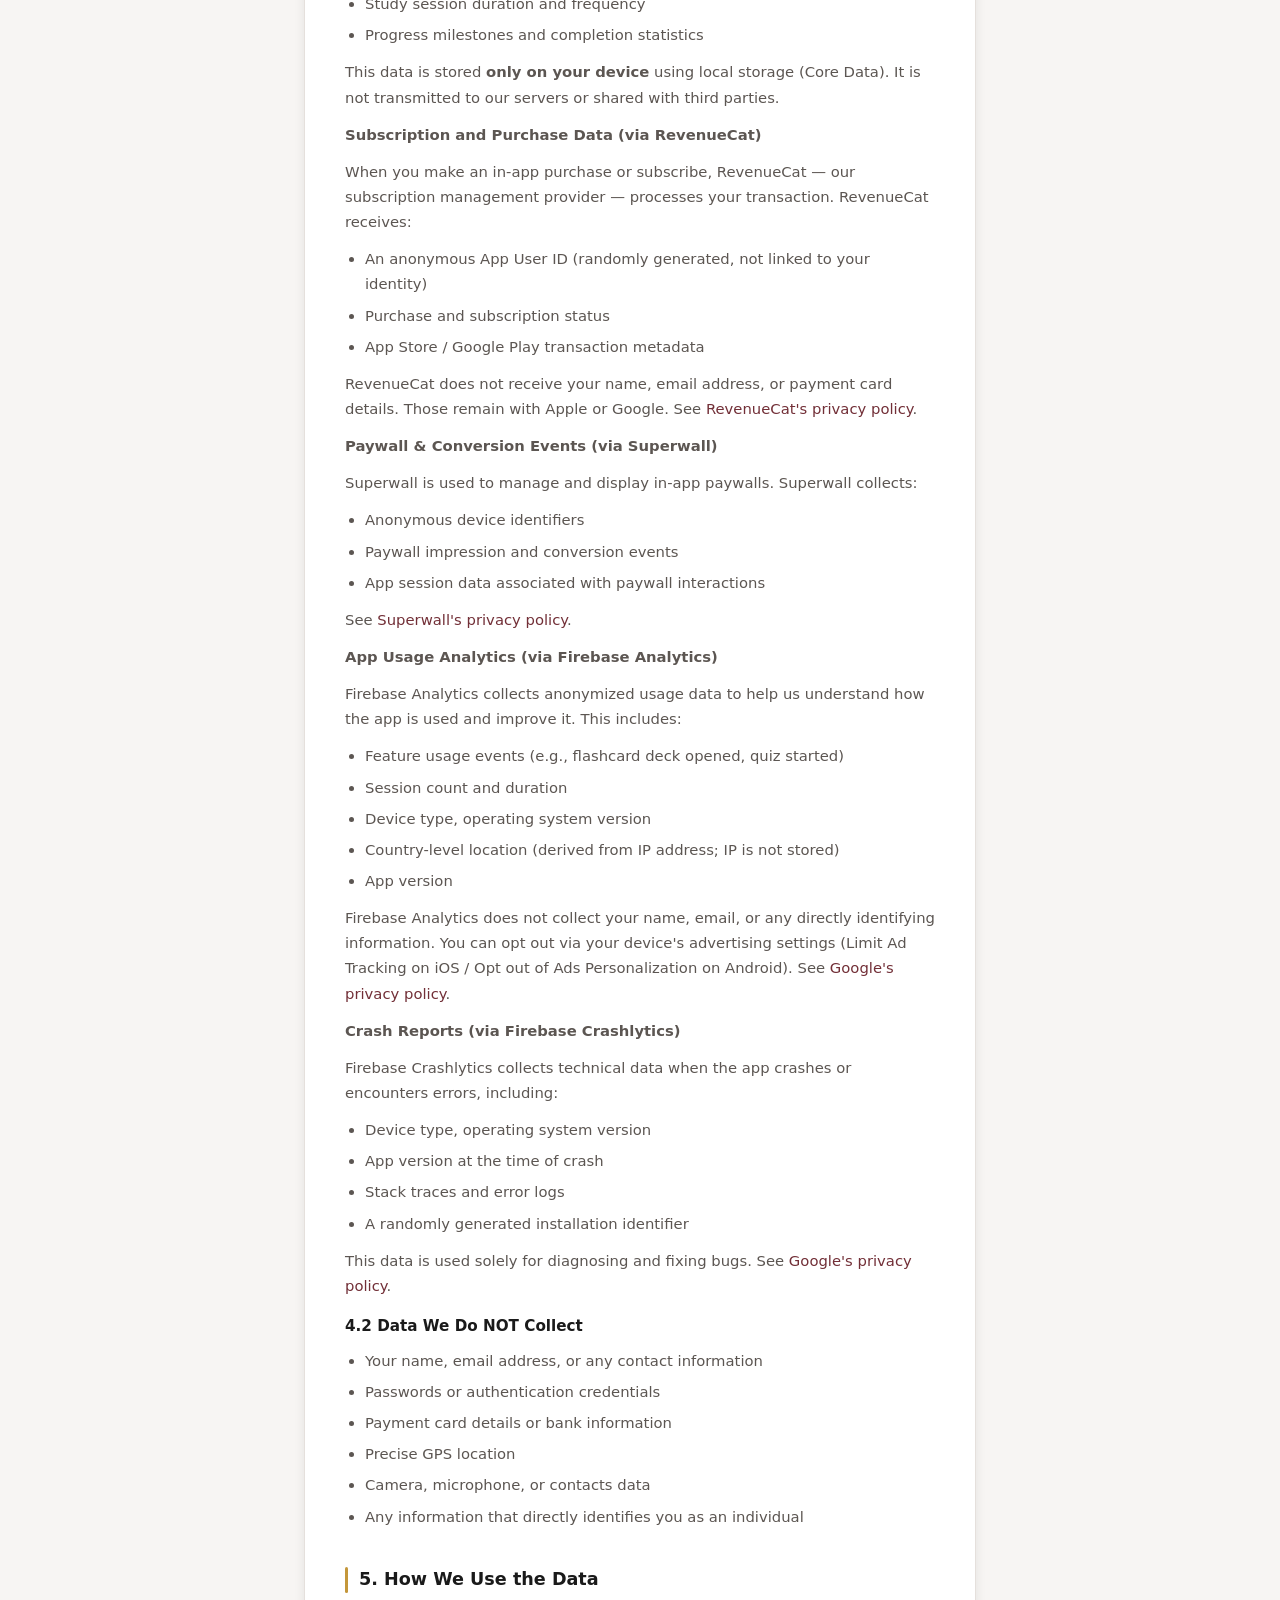
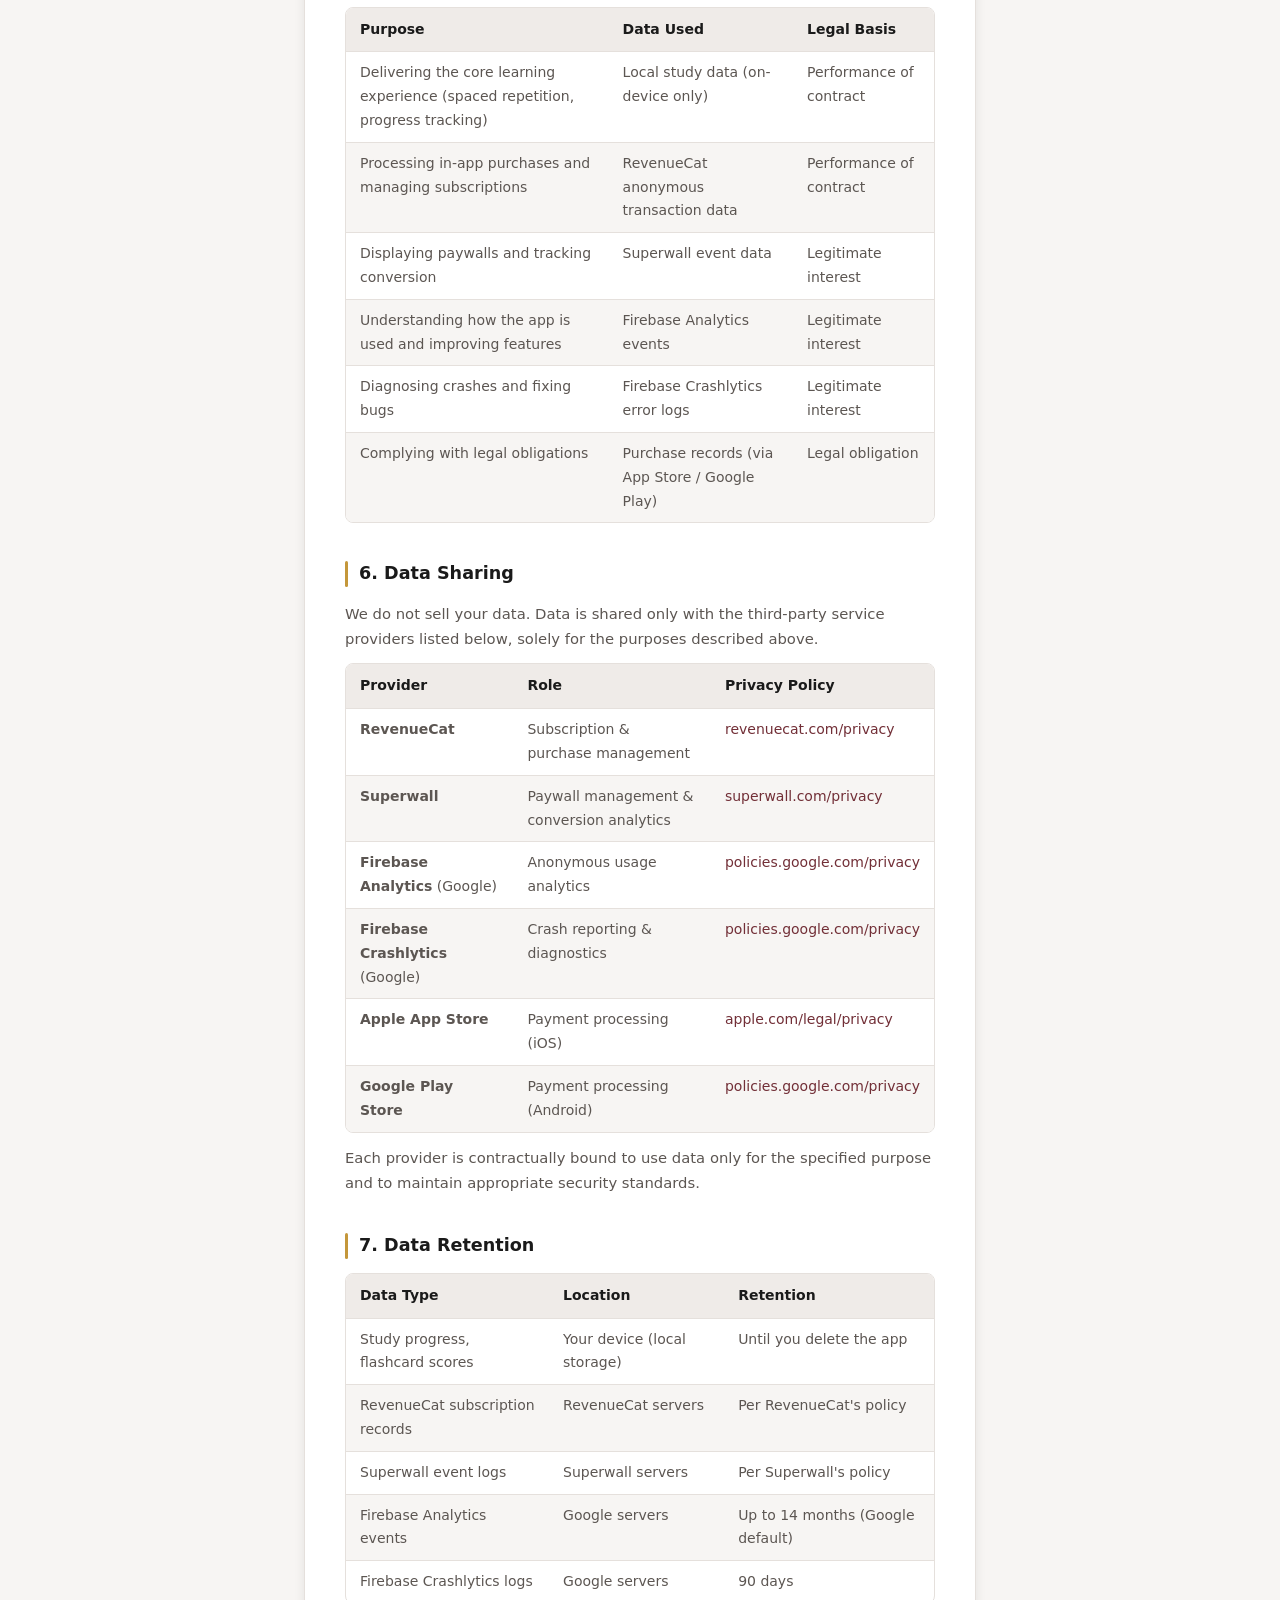
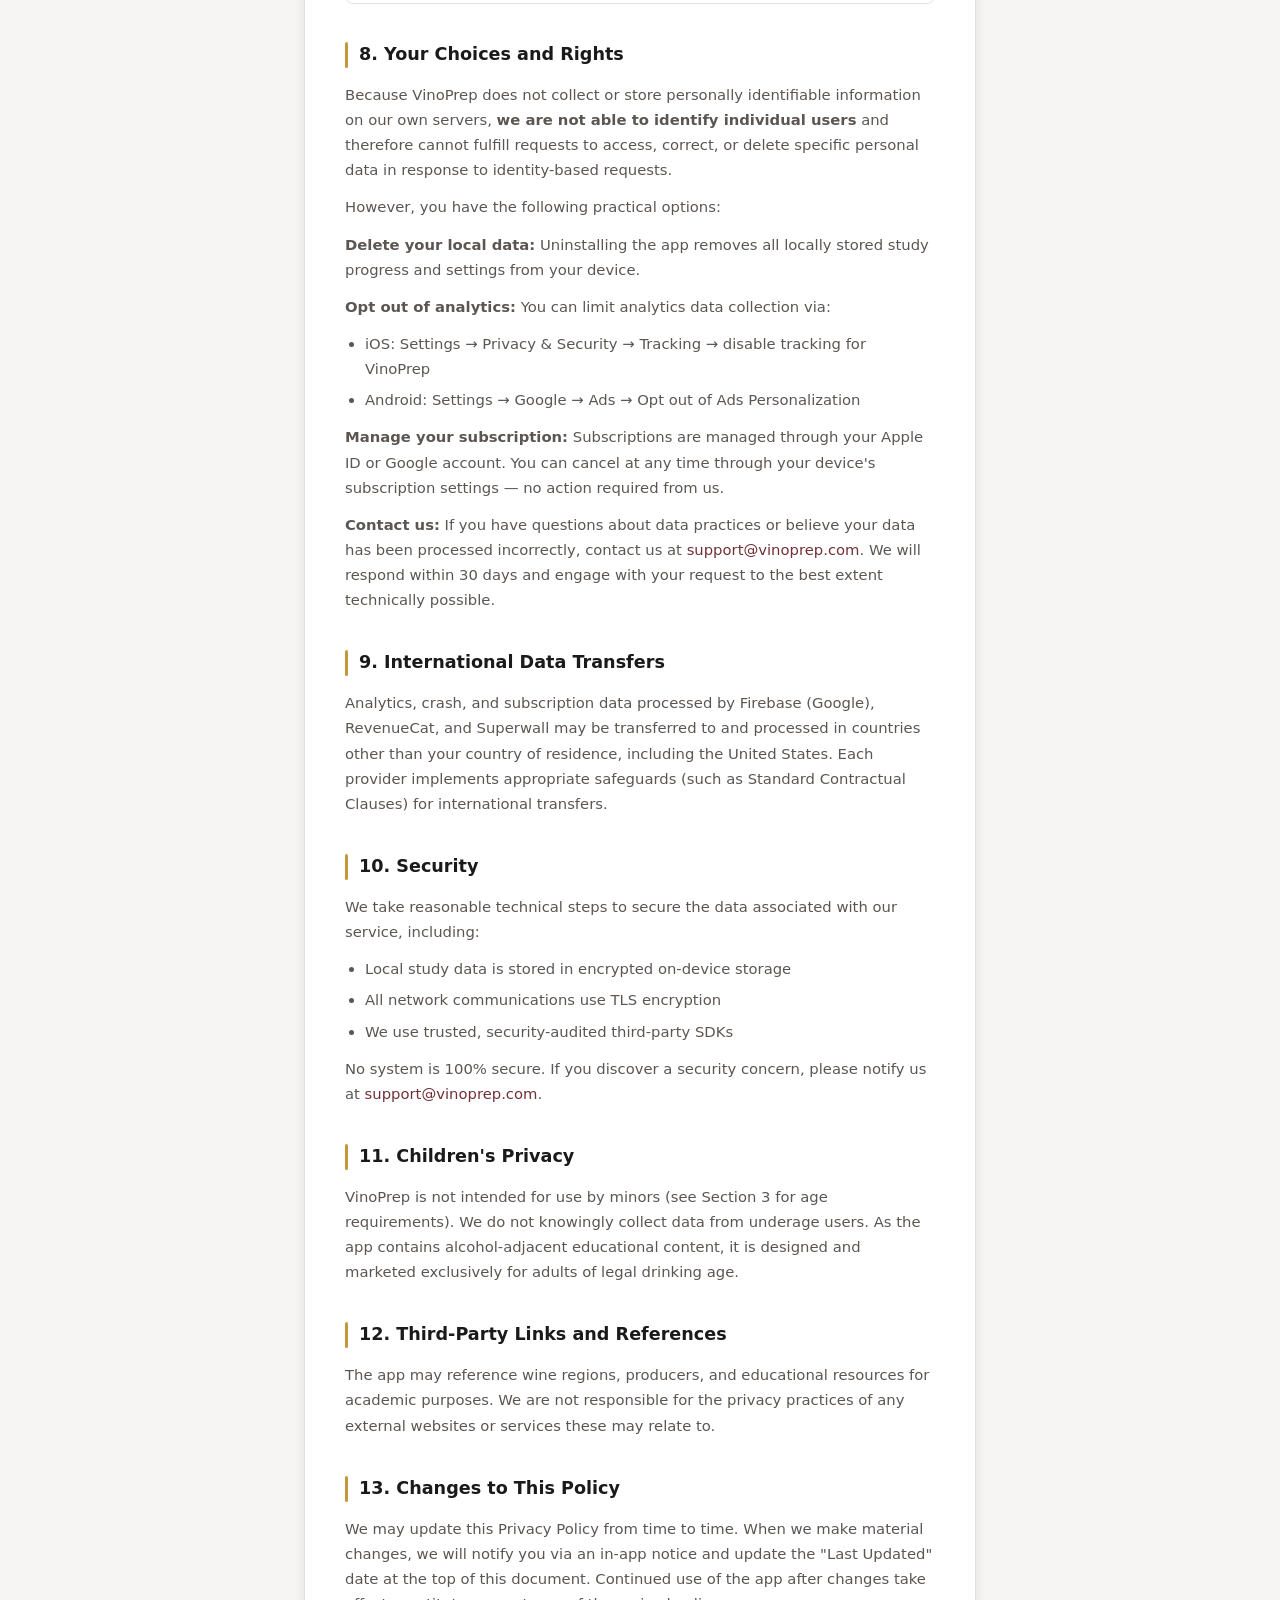
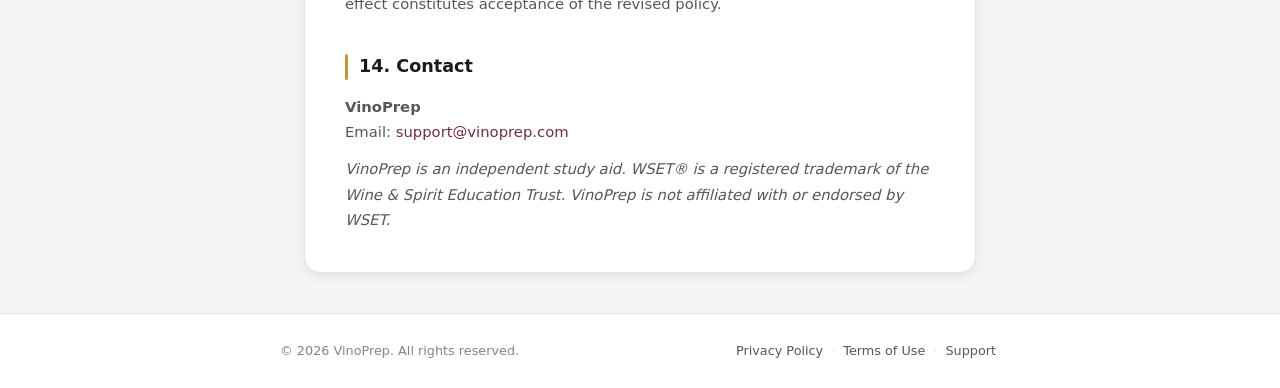
==== commit b35fa34b: "support added" ====
--- a/en/privacy-policy.html
+++ b/en/privacy-policy.html
@@ -307,6 +307,8 @@
         <a href="../en/privacy-policy.html">Privacy Policy</a>
         <span class="site-footer__nav__sep">·</span>
         <a href="../en/terms-of-use.html">Terms of Use</a>
+        <span class="site-footer__nav__sep">·</span>
+        <a href="../en/support.html">Support</a>
       </nav>
     </div>
   </footer>
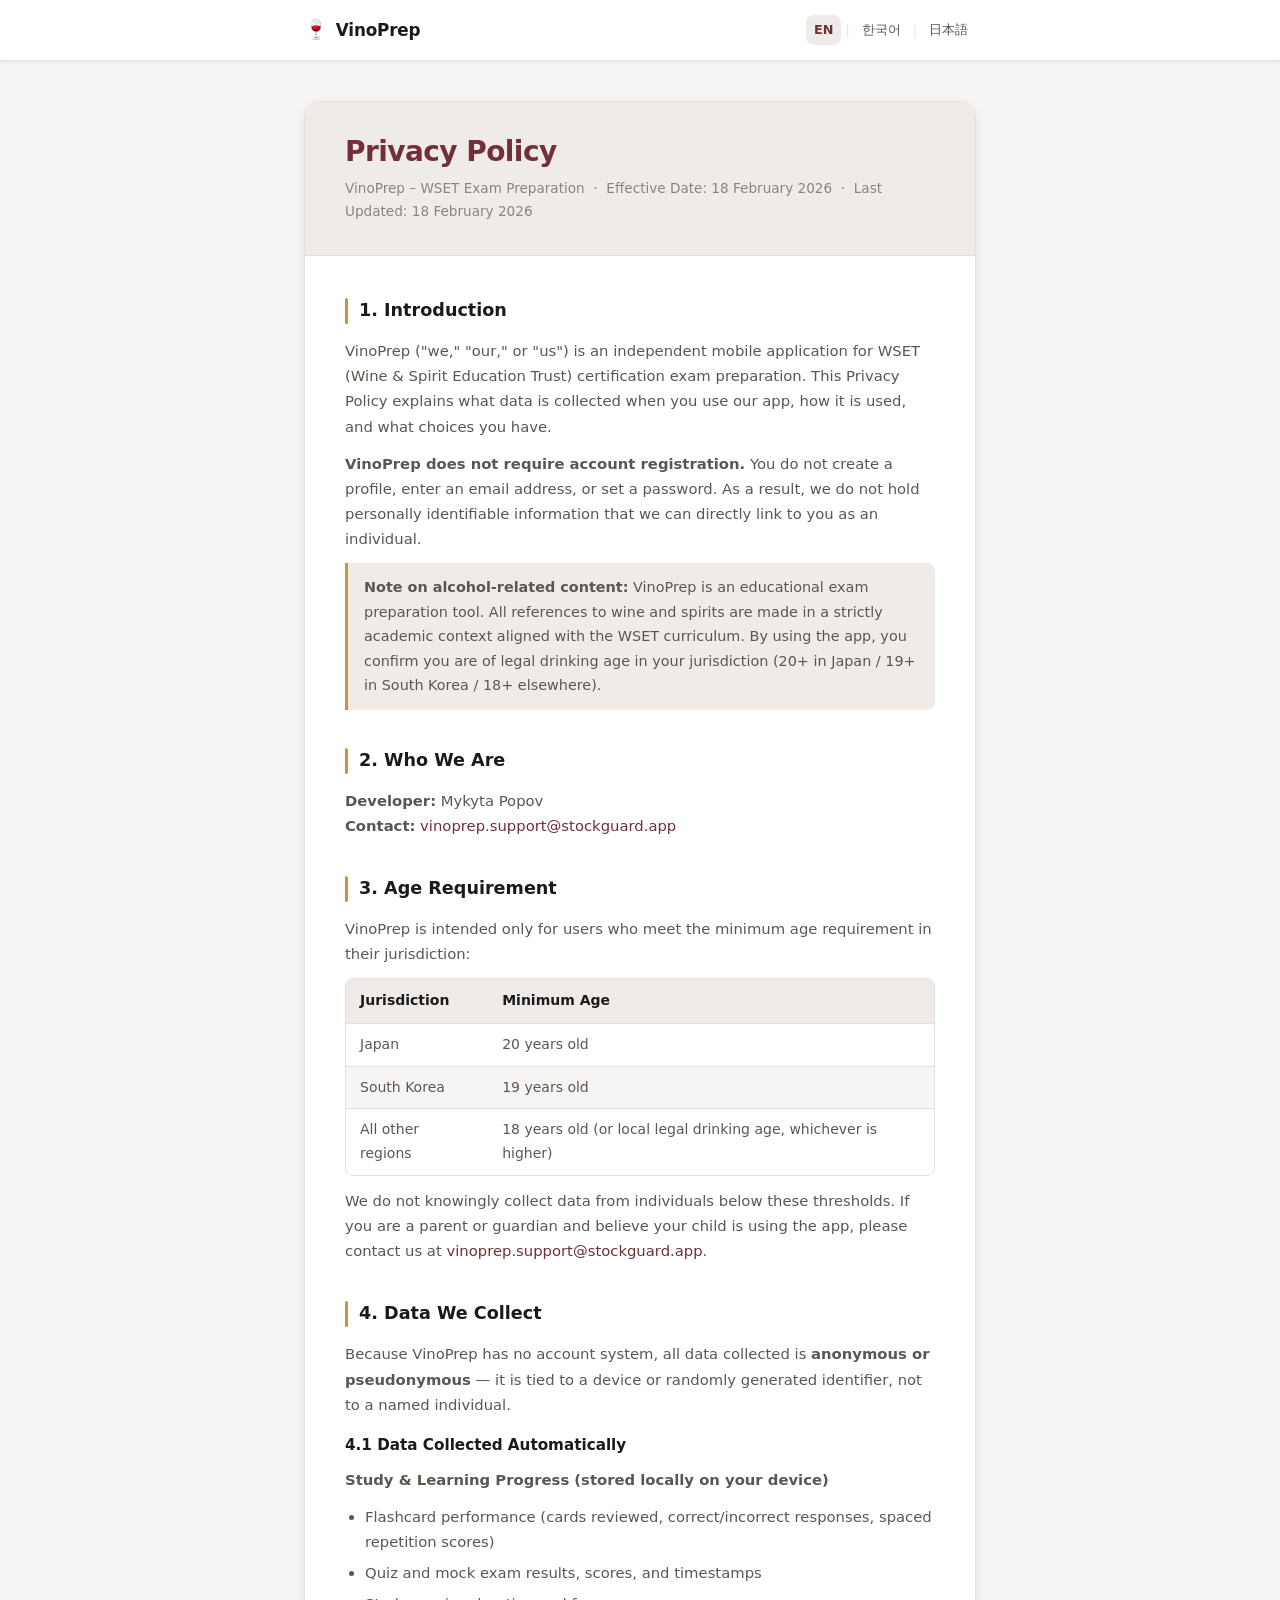
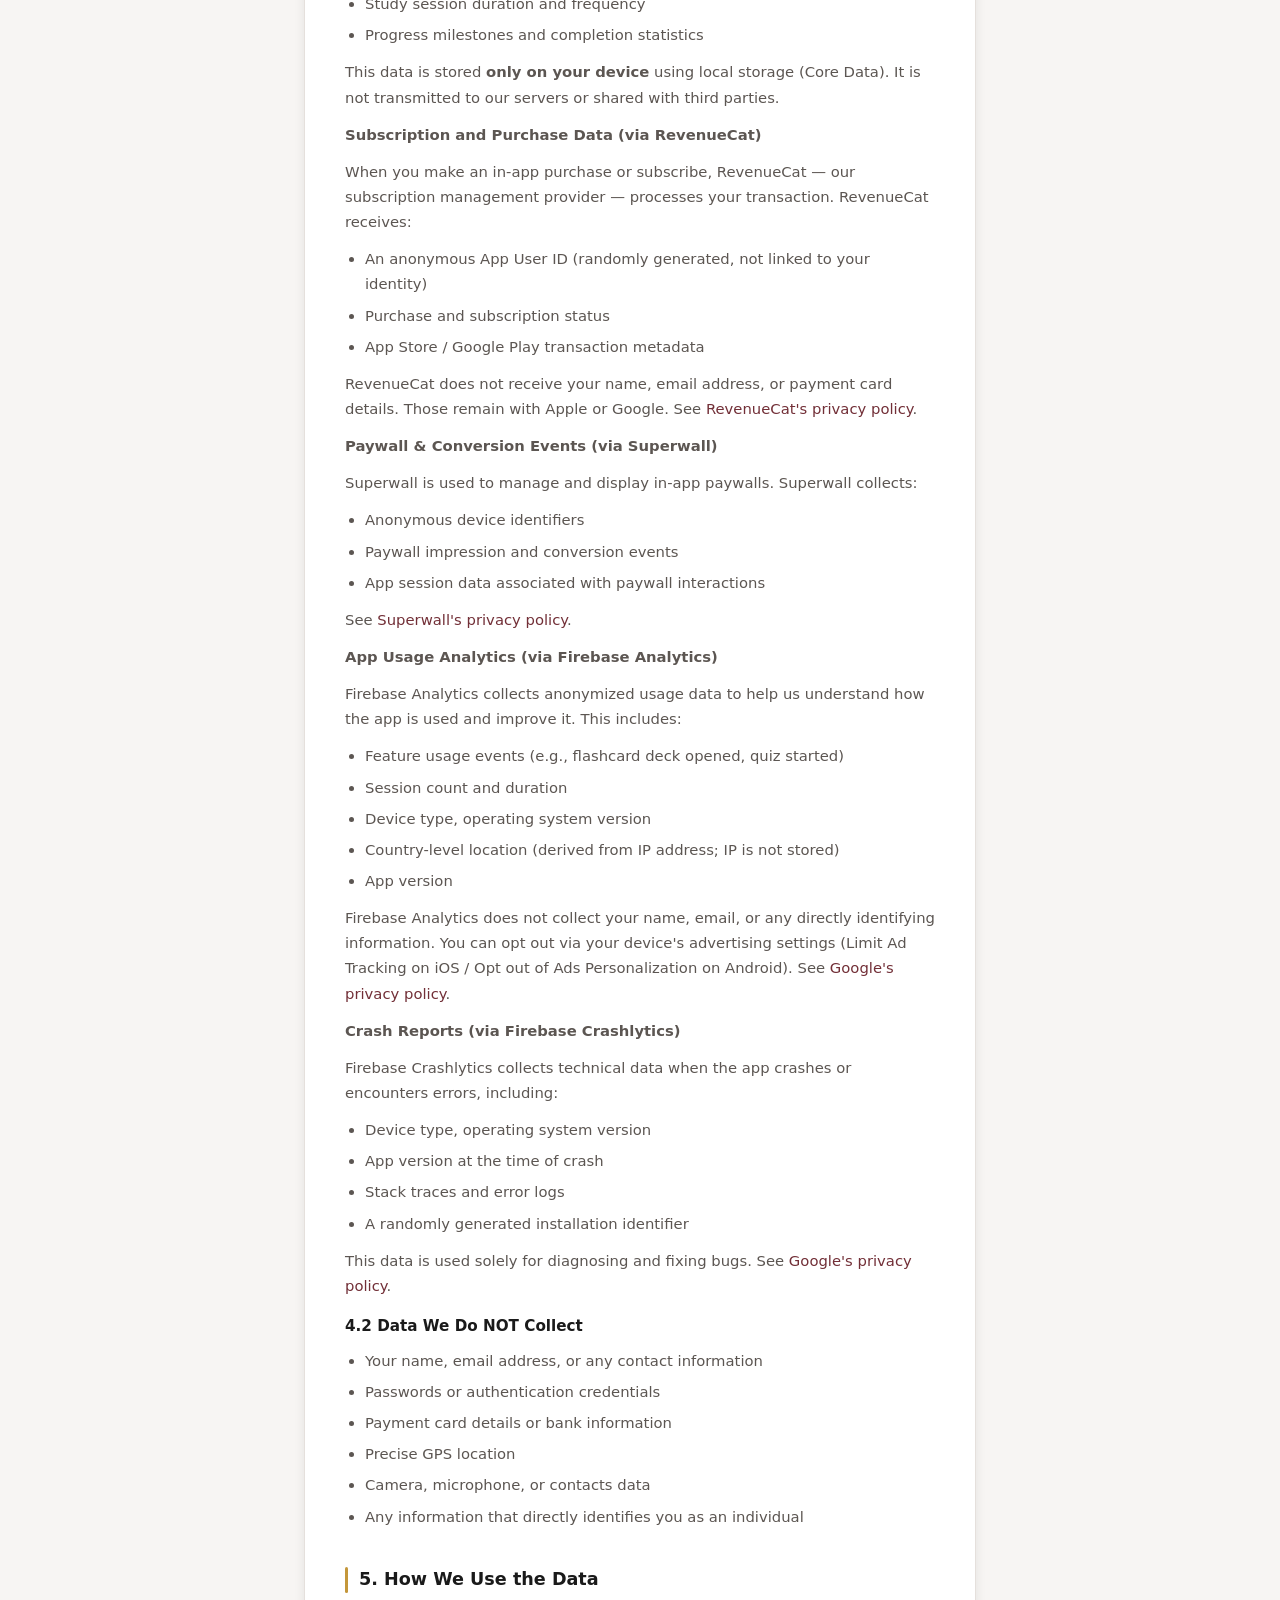
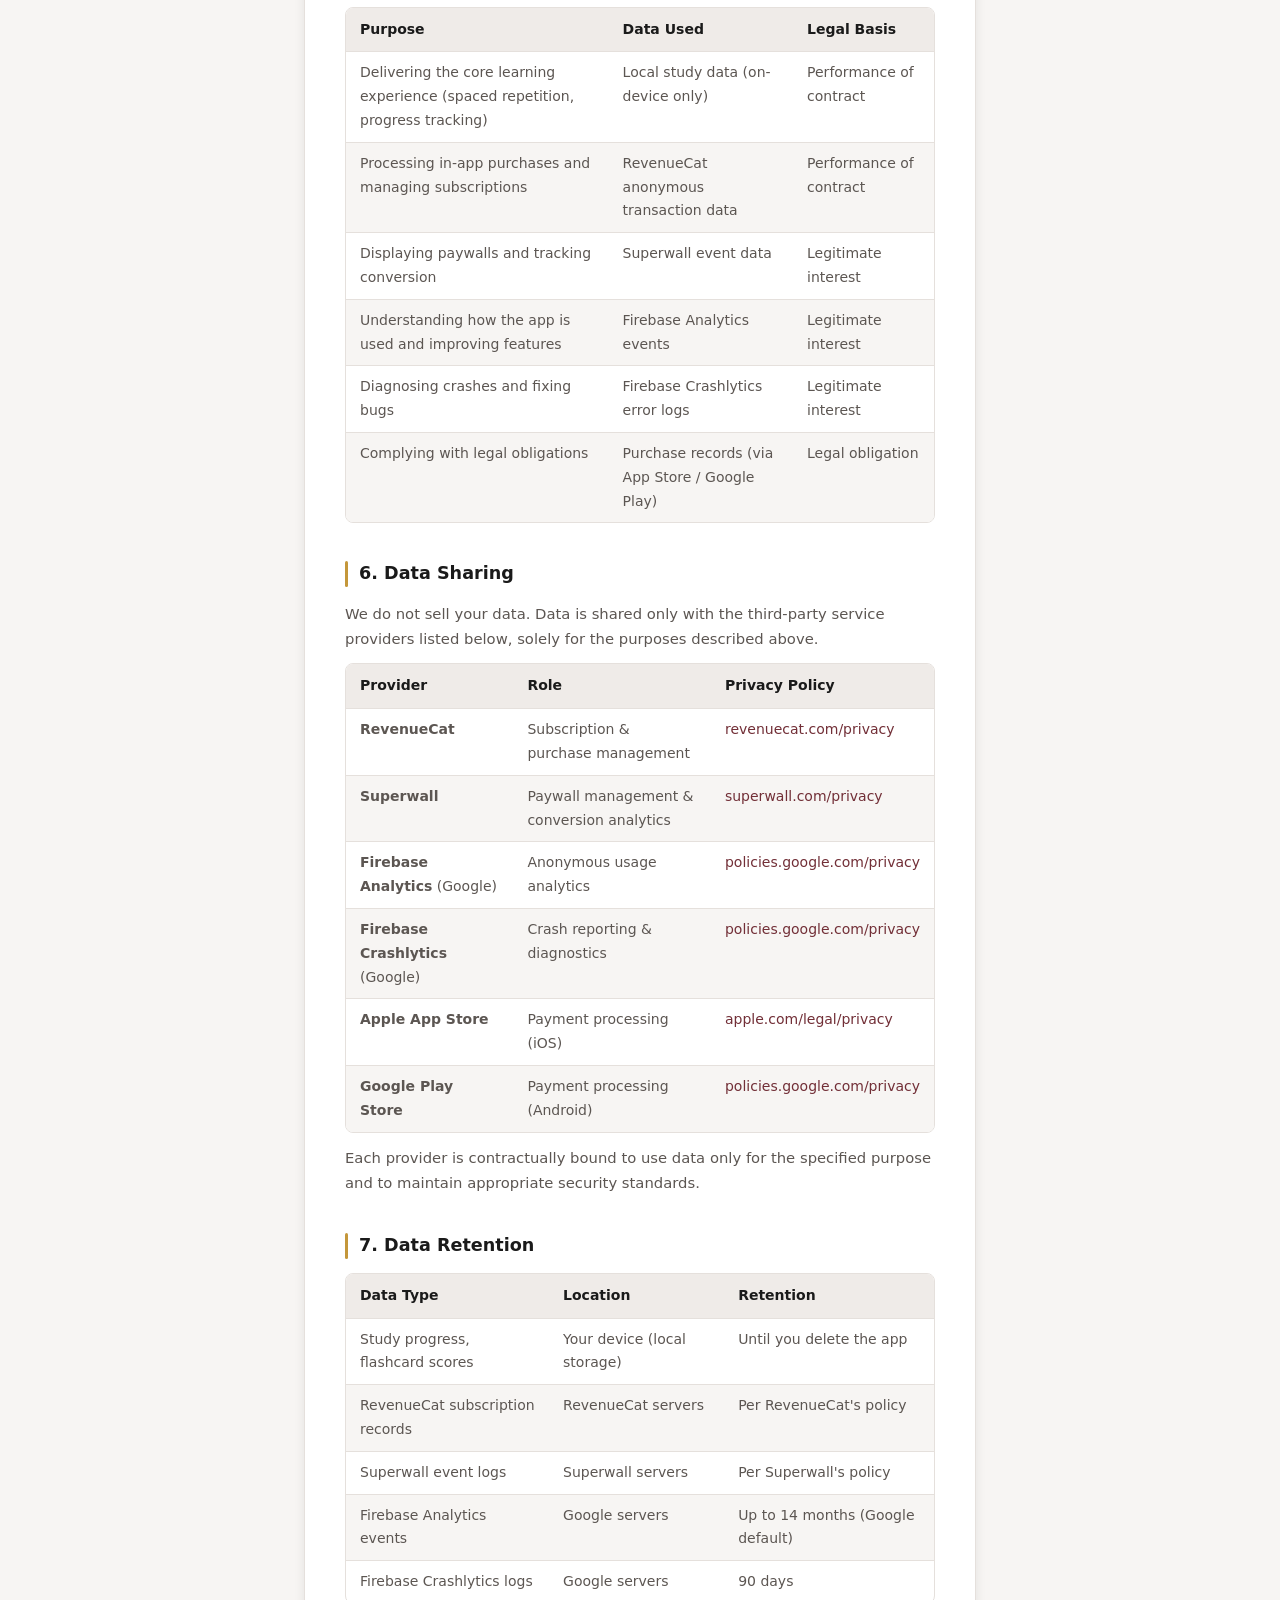
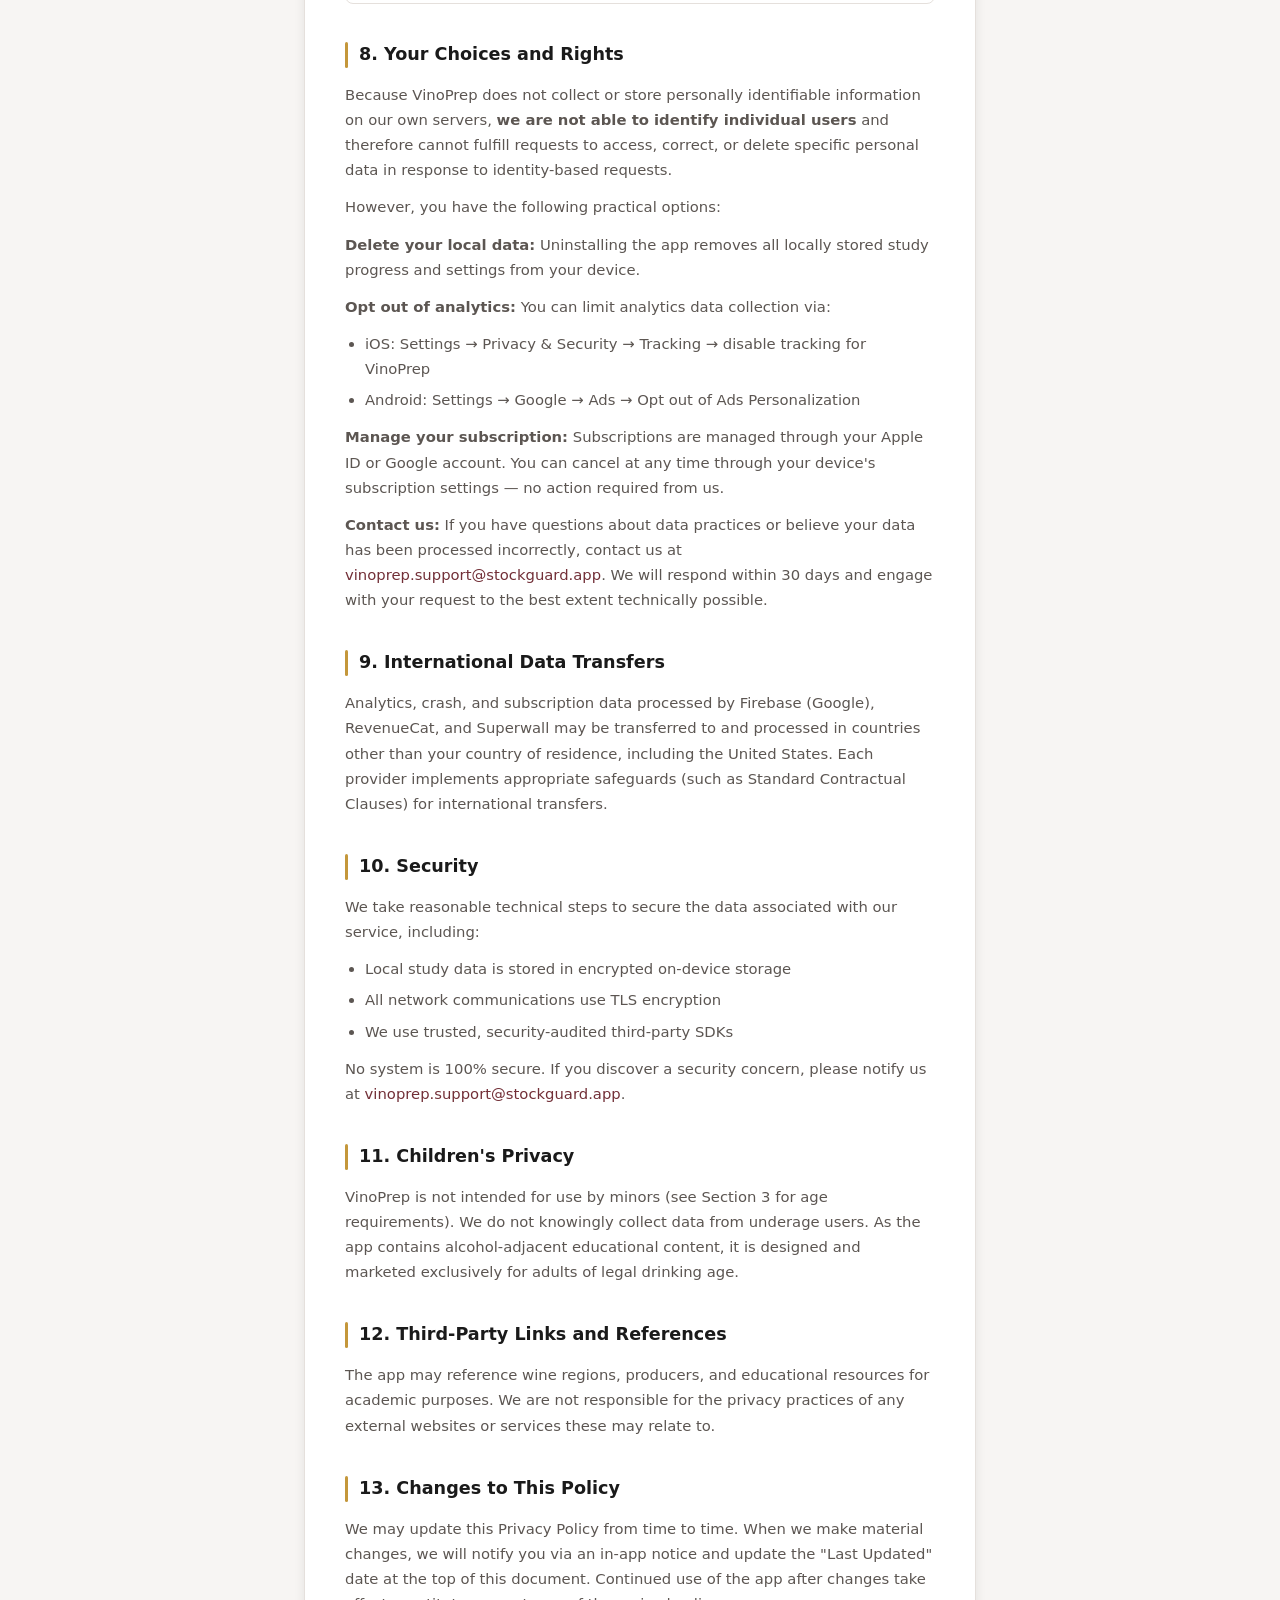
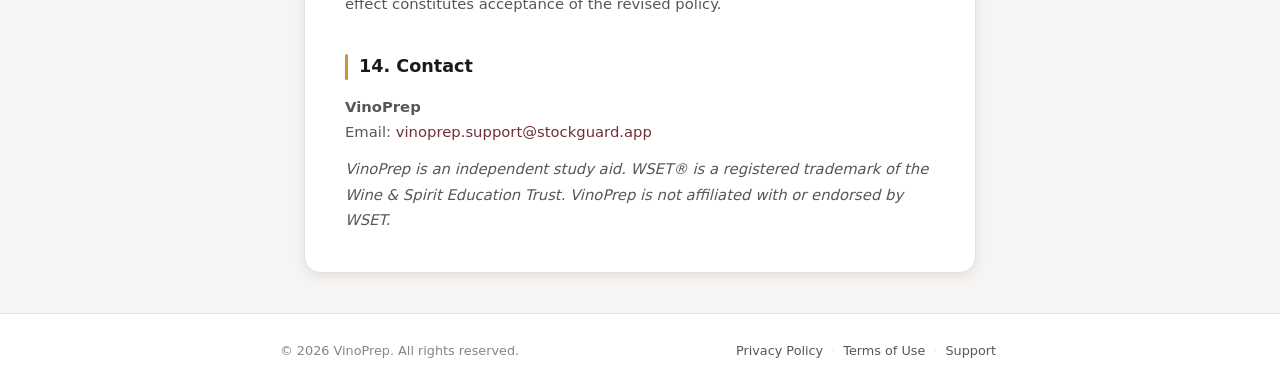
==== commit 68f2bf2d: "email changed" ====
--- a/en/privacy-policy.html
+++ b/en/privacy-policy.html
@@ -52,7 +52,7 @@
         <section class="legal-section">
           <h2>2. Who We Are</h2>
           <p><strong>Developer:</strong> Mykyta Popov<br />
-          <strong>Contact:</strong> <a href="mailto:support@vinoprep.com">support@vinoprep.com</a></p>
+          <strong>Contact:</strong> <a href="mailto:vinoprep.support@stockguard.app">vinoprep.support@stockguard.app</a></p>
         </section>
 
         <section class="legal-section">
@@ -70,7 +70,7 @@
               </tbody>
             </table>
           </div>
-          <p>We do not knowingly collect data from individuals below these thresholds. If you are a parent or guardian and believe your child is using the app, please contact us at <a href="mailto:support@vinoprep.com">support@vinoprep.com</a>.</p>
+          <p>We do not knowingly collect data from individuals below these thresholds. If you are a parent or guardian and believe your child is using the app, please contact us at <a href="mailto:vinoprep.support@stockguard.app">vinoprep.support@stockguard.app</a>.</p>
         </section>
 
         <section class="legal-section">
@@ -254,7 +254,7 @@
             <li>Android: Settings → Google → Ads → Opt out of Ads Personalization</li>
           </ul>
           <p><strong>Manage your subscription:</strong> Subscriptions are managed through your Apple ID or Google account. You can cancel at any time through your device's subscription settings — no action required from us.</p>
-          <p><strong>Contact us:</strong> If you have questions about data practices or believe your data has been processed incorrectly, contact us at <a href="mailto:support@vinoprep.com">support@vinoprep.com</a>. We will respond within 30 days and engage with your request to the best extent technically possible.</p>
+          <p><strong>Contact us:</strong> If you have questions about data practices or believe your data has been processed incorrectly, contact us at <a href="mailto:vinoprep.support@stockguard.app">vinoprep.support@stockguard.app</a>. We will respond within 30 days and engage with your request to the best extent technically possible.</p>
         </section>
 
         <section class="legal-section">
@@ -270,7 +270,7 @@
             <li>All network communications use TLS encryption</li>
             <li>We use trusted, security-audited third-party SDKs</li>
           </ul>
-          <p>No system is 100% secure. If you discover a security concern, please notify us at <a href="mailto:support@vinoprep.com">support@vinoprep.com</a>.</p>
+          <p>No system is 100% secure. If you discover a security concern, please notify us at <a href="mailto:vinoprep.support@stockguard.app">vinoprep.support@stockguard.app</a>.</p>
         </section>
 
         <section class="legal-section">
@@ -291,7 +291,7 @@
         <section class="legal-section">
           <h2>14. Contact</h2>
           <p><strong>VinoPrep</strong><br />
-          Email: <a href="mailto:support@vinoprep.com">support@vinoprep.com</a></p>
+          Email: <a href="mailto:vinoprep.support@stockguard.app">vinoprep.support@stockguard.app</a></p>
           <p><em>VinoPrep is an independent study aid. WSET® is a registered trademark of the Wine &amp; Spirit Education Trust. VinoPrep is not affiliated with or endorsed by WSET.</em></p>
         </section>
 
